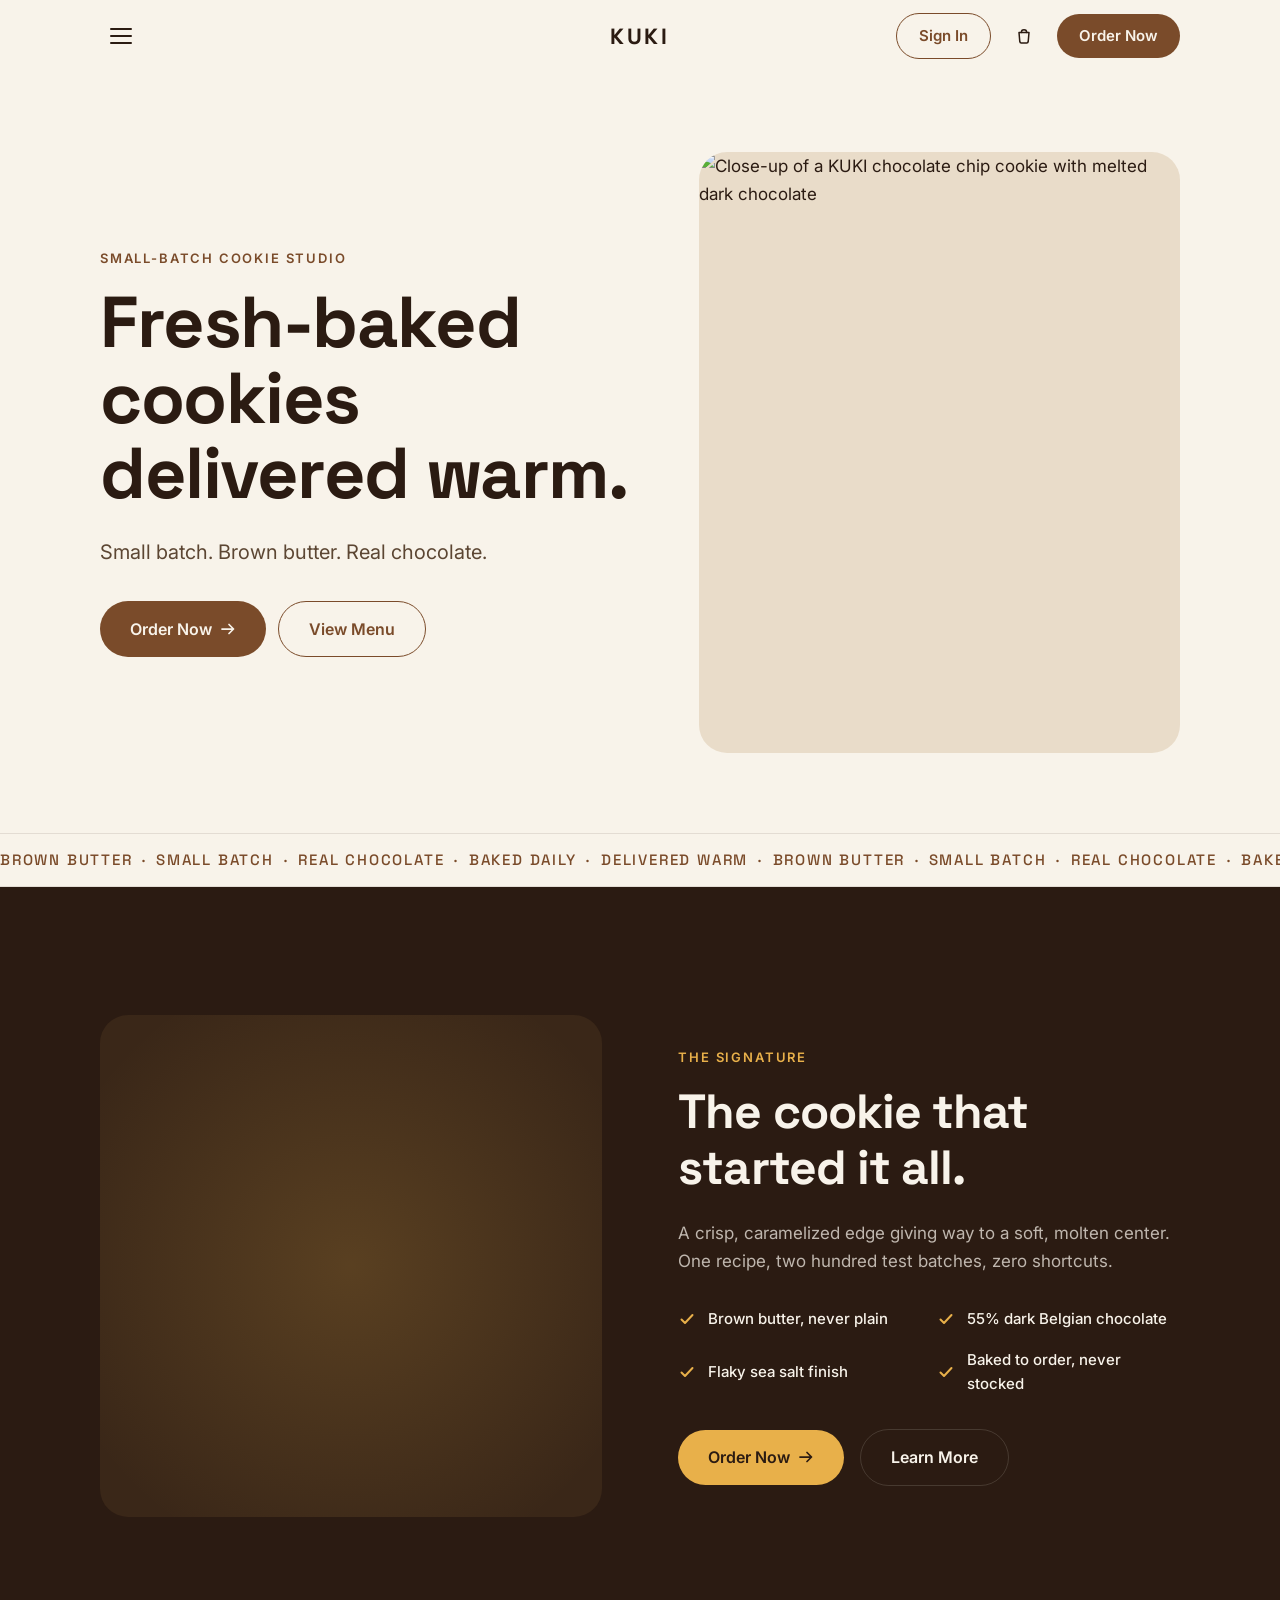
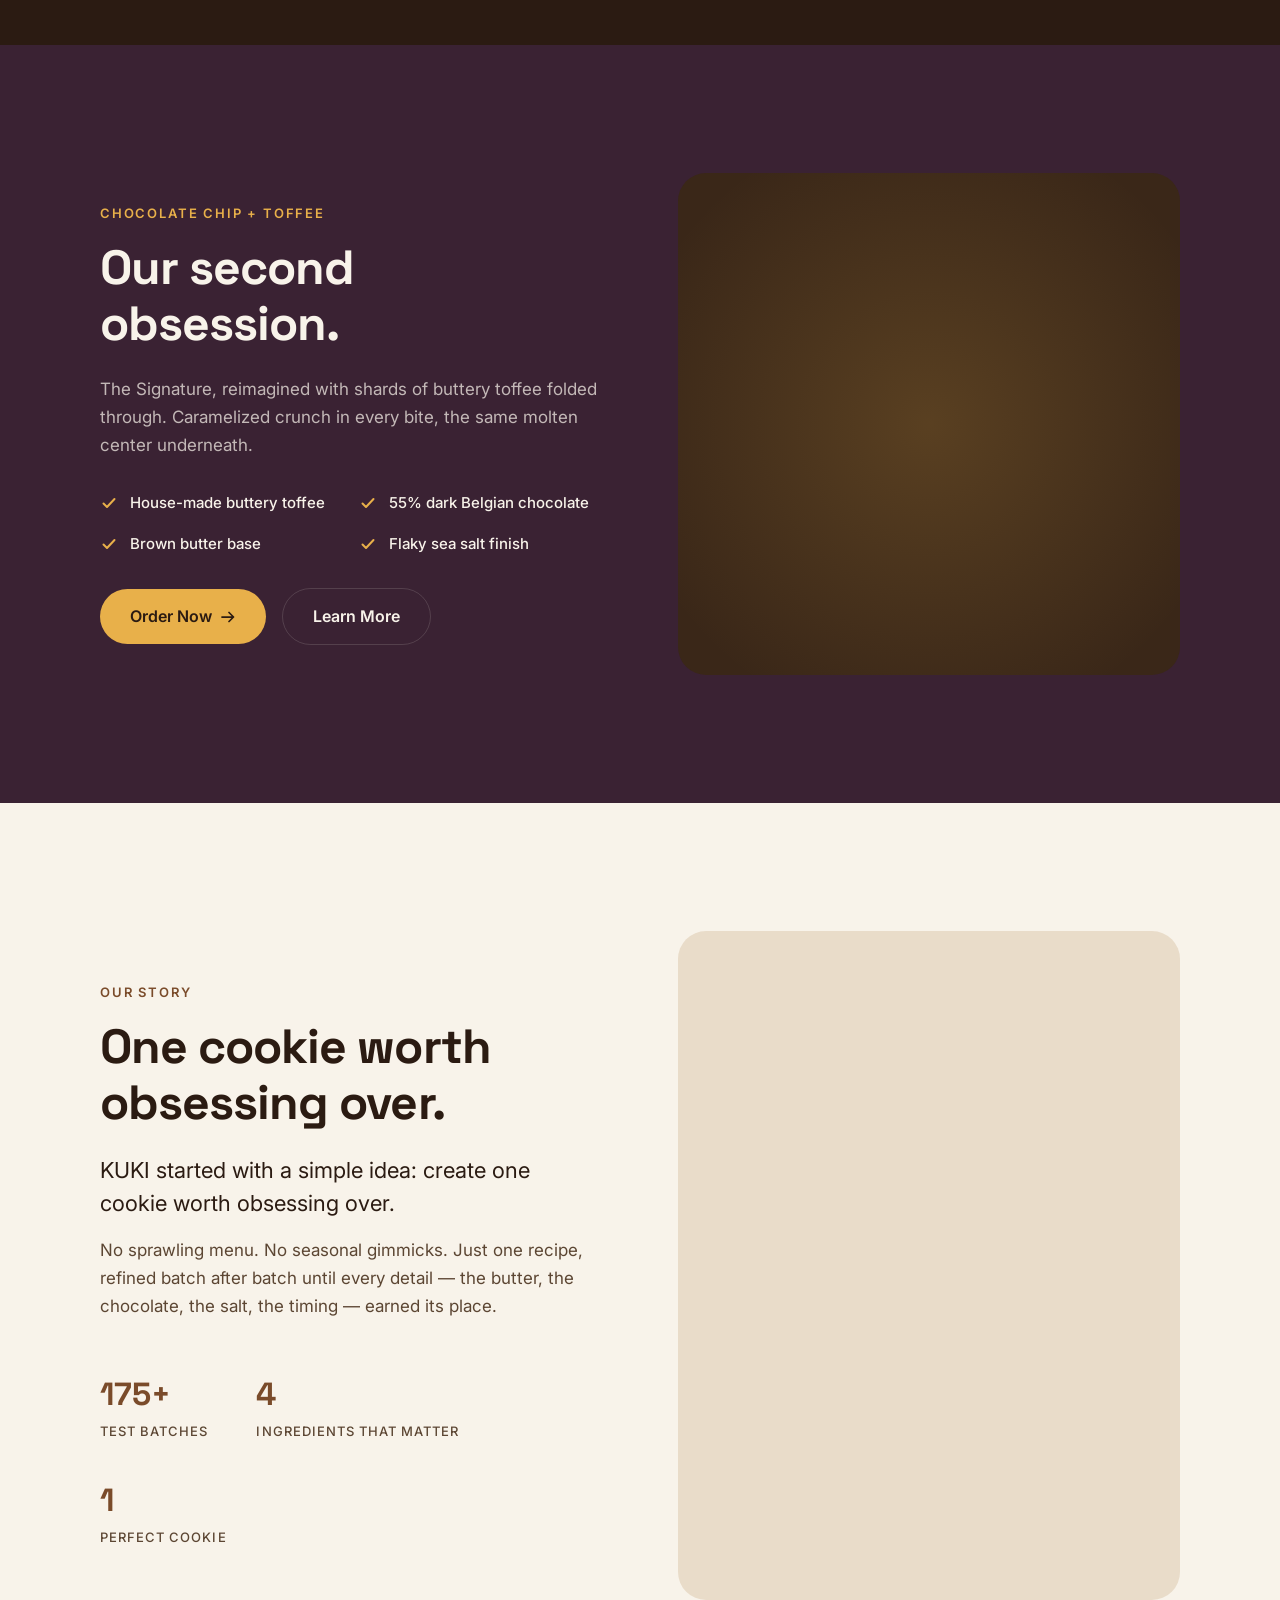
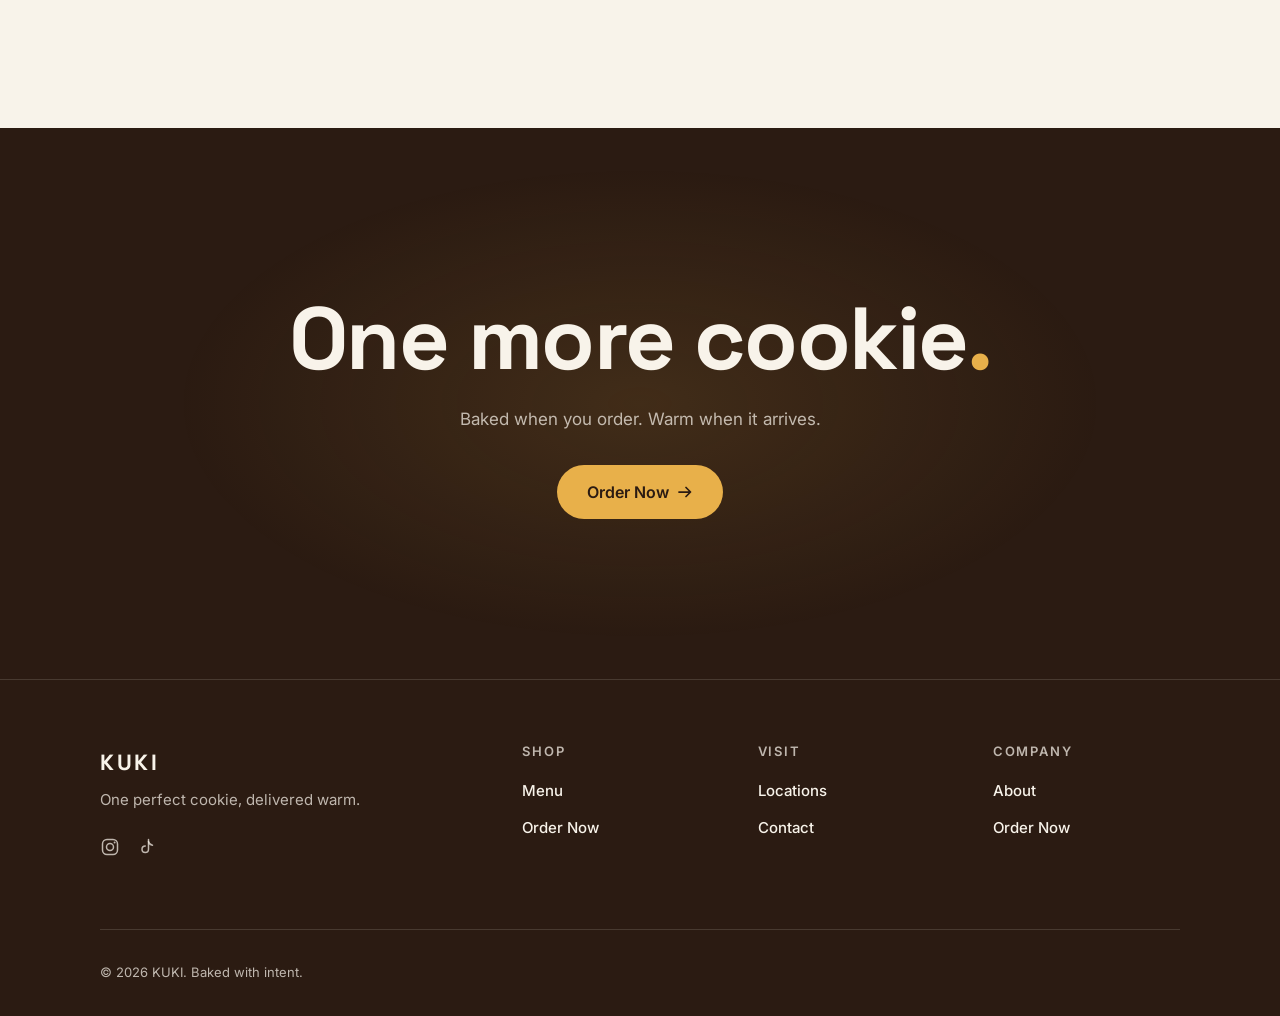
==== index.html @ 3ec76c67 "Initial site" ====
<!DOCTYPE html>
<html lang="en">
<head>
  <meta charset="utf-8">
  <meta name="viewport" content="width=device-width, initial-scale=1">
  <title>KUKI — Fresh-baked cookies delivered warm</title>
  <meta name="description" content="KUKI bakes one perfect chocolate chip cookie. Small batch, brown butter, real chocolate — baked to order and delivered warm.">
  <meta name="theme-color" content="#F8F3EA">

  <link rel="preconnect" href="https://fonts.googleapis.com">
  <link rel="preconnect" href="https://fonts.gstatic.com" crossorigin>
  <link rel="preconnect" href="https://images.unsplash.com">
  <link href="https://fonts.googleapis.com/css2?family=Space+Grotesk:wght@500;700&family=Inter:wght@400;500;600&display=swap" rel="stylesheet">

  <link rel="stylesheet" href="styles.css">
  <script src="cart.js" defer></script>
  <script src="cart-drawer.js" defer></script>
  <script src="nav-menu.js" defer></script>
  <script src="script.js" defer></script>
</head>
<body>
  <a class="skip-link" href="#main">Skip to content</a>

  <header class="nav" id="nav">
    <div class="container nav__inner">
      <button type="button" class="nav__menu-toggle" id="nav-menu-toggle"
              aria-label="Open menu" aria-haspopup="true" aria-expanded="false"
              aria-controls="nav-menu">
        <span class="nav__menu-icon" aria-hidden="true"></span>
      </button>

      <a class="nav__brand" href="#top" aria-label="KUKI — home">KUKI</a>

      <div class="nav__actions">
        <a class="btn btn--secondary btn--compact nav__signin" href="signin.html">
          Sign In
        </a>
        <a class="btn btn--primary btn--compact nav__cta" href="order.html" id="nav-cta">
          Order Now
        </a>
      </div>

      <nav class="nav__menu" id="nav-menu" aria-label="Primary" hidden>
        <a href="signin.html">Sign In</a>
        <hr class="nav__menu-divider">
        <a href="#signature">The Cookie</a>
        <a href="#story">Our Story</a>
      </nav>
    </div>
  </header>

  <main id="main">

    <!-- 1. Hero -->
    <section class="hero" id="top" aria-labelledby="hero-heading">
      <div class="container hero__grid">
        <div class="hero__copy">
          <p class="eyebrow hero__rise" style="--rise-delay: 0s">Small-batch cookie studio</p>
          <h1 class="hero__heading hero__rise" id="hero-heading" style="--rise-delay: .08s">Fresh-baked cookies delivered&nbsp;warm.</h1>
          <p class="hero__sub hero__rise" style="--rise-delay: .16s">Small batch. Brown butter. Real chocolate.</p>
          <div class="hero__actions hero__rise" style="--rise-delay: .24s">
            <a class="btn btn--primary" href="order.html">
              Order Now
              <svg class="btn__arrow" width="16" height="16" viewBox="0 0 16 16" fill="none" aria-hidden="true"><path d="M2 8h11M9 3.5 13.5 8 9 12.5" stroke="currentColor" stroke-width="1.75" stroke-linecap="round" stroke-linejoin="round"/></svg>
            </a>
            <a class="btn btn--secondary" href="order/menu.html">View Menu</a>
          </div>
        </div>
        <div class="img-frame hero__img">
          <img
            src="https://images.unsplash.com/photo-1499636136210-6f4ee915583e?auto=format&fit=crop&w=1200&q=80"
            srcset="https://images.unsplash.com/photo-1499636136210-6f4ee915583e?auto=format&fit=crop&w=750&q=80 750w,
                    https://images.unsplash.com/photo-1499636136210-6f4ee915583e?auto=format&fit=crop&w=1200&q=80 1200w,
                    https://images.unsplash.com/photo-1499636136210-6f4ee915583e?auto=format&fit=crop&w=1600&q=80 1600w"
            sizes="(min-width: 900px) 46vw, 92vw"
            data-fallback="https://images.unsplash.com/photo-1618923850107-d1a234d7a73a?auto=format&fit=crop&w=1200&q=80"
            alt="Close-up of a KUKI chocolate chip cookie with melted dark chocolate"
            width="1200" height="1500" fetchpriority="high" decoding="async">
        </div>
      </div>
    </section>

    <!-- Marquee strip -->
    <div class="marquee" aria-hidden="true">
      <div class="marquee__track">
        <span>Brown Butter&ensp;·&ensp;Small Batch&ensp;·&ensp;Real Chocolate&ensp;·&ensp;Baked Daily&ensp;·&ensp;Delivered Warm&ensp;·&ensp;</span><span>Brown Butter&ensp;·&ensp;Small Batch&ensp;·&ensp;Real Chocolate&ensp;·&ensp;Baked Daily&ensp;·&ensp;Delivered Warm&ensp;·&ensp;</span>
      </div>
    </div>

    <!-- 3. Signature Cookie -->
    <section class="section section--dark signature cookie" id="signature" aria-labelledby="signature-heading">
      <div class="container signature__grid">
        <div class="img-frame img-frame--dark signature__img" data-reveal>
          <img
            src="https://images.unsplash.com/photo-1558961363-fa8fdf82db35?auto=format&fit=crop&w=1000&q=80"
            data-fallback="https://images.unsplash.com/photo-1618923850107-d1a234d7a73a?auto=format&fit=crop&w=1000&q=80"
            alt="A stack of KUKI signature chocolate chip cookies"
            width="1000" height="1000" loading="lazy" decoding="async">
        </div>
        <div class="signature__copy" data-reveal style="--delay: .1s">
          <p class="eyebrow eyebrow--gold">The Signature</p>
          <h2 id="signature-heading">The cookie that started it all.</h2>
          <p class="signature__desc">A crisp, caramelized edge giving way to a soft, molten center. One recipe, two hundred test batches, zero shortcuts.</p>
          <ul class="checklist">
            <li>
              <svg width="18" height="18" viewBox="0 0 18 18" fill="none" aria-hidden="true"><path d="M3.5 9.5 7 13l7.5-8" stroke="currentColor" stroke-width="2" stroke-linecap="round" stroke-linejoin="round"/></svg>
              Brown butter, never plain
            </li>
            <li>
              <svg width="18" height="18" viewBox="0 0 18 18" fill="none" aria-hidden="true"><path d="M3.5 9.5 7 13l7.5-8" stroke="currentColor" stroke-width="2" stroke-linecap="round" stroke-linejoin="round"/></svg>
              55% dark Belgian chocolate
            </li>
            <li>
              <svg width="18" height="18" viewBox="0 0 18 18" fill="none" aria-hidden="true"><path d="M3.5 9.5 7 13l7.5-8" stroke="currentColor" stroke-width="2" stroke-linecap="round" stroke-linejoin="round"/></svg>
              Flaky sea salt finish
            </li>
            <li>
              <svg width="18" height="18" viewBox="0 0 18 18" fill="none" aria-hidden="true"><path d="M3.5 9.5 7 13l7.5-8" stroke="currentColor" stroke-width="2" stroke-linecap="round" stroke-linejoin="round"/></svg>
              Baked to order, never stocked
            </li>
          </ul>
          <div class="signature__actions">
            <a class="btn btn--gold" href="order.html">
              Order Now
              <svg class="btn__arrow" width="16" height="16" viewBox="0 0 16 16" fill="none" aria-hidden="true"><path d="M2 8h11M9 3.5 13.5 8 9 12.5" stroke="currentColor" stroke-width="1.75" stroke-linecap="round" stroke-linejoin="round"/></svg>
            </a>
            <a class="btn btn--ghost" href="order/menu.html#signature">Learn More</a>
          </div>
        </div>
      </div>
    </section>

    <!-- 3b. Chocolate Chip + Toffee Cookie -->
    <section class="section section--dark signature cookie" id="toffee" aria-labelledby="toffee-heading">
      <div class="container signature__grid signature__grid--reverse">
        <div class="img-frame img-frame--dark signature__img" data-reveal>
          <img
            src="https://images.unsplash.com/photo-1590080874088-eec64895b423?auto=format&fit=crop&w=1000&q=80"
            data-fallback="https://images.unsplash.com/photo-1618923850107-d1a234d7a73a?auto=format&fit=crop&w=1000&q=80"
            alt="A KUKI chocolate chip and toffee cookie, edges studded with toffee shards"
            width="1000" height="1000" loading="lazy" decoding="async">
        </div>
        <div class="signature__copy" data-reveal style="--delay: .1s">
          <p class="eyebrow eyebrow--gold">Chocolate Chip + Toffee</p>
          <h2 id="toffee-heading">Our second obsession.</h2>
          <p class="signature__desc">The Signature, reimagined with shards of buttery toffee folded through. Caramelized crunch in every bite, the same molten center underneath.</p>
          <ul class="checklist">
            <li>
              <svg width="18" height="18" viewBox="0 0 18 18" fill="none" aria-hidden="true"><path d="M3.5 9.5 7 13l7.5-8" stroke="currentColor" stroke-width="2" stroke-linecap="round" stroke-linejoin="round"/></svg>
              House-made buttery toffee
            </li>
            <li>
              <svg width="18" height="18" viewBox="0 0 18 18" fill="none" aria-hidden="true"><path d="M3.5 9.5 7 13l7.5-8" stroke="currentColor" stroke-width="2" stroke-linecap="round" stroke-linejoin="round"/></svg>
              55% dark Belgian chocolate
            </li>
            <li>
              <svg width="18" height="18" viewBox="0 0 18 18" fill="none" aria-hidden="true"><path d="M3.5 9.5 7 13l7.5-8" stroke="currentColor" stroke-width="2" stroke-linecap="round" stroke-linejoin="round"/></svg>
              Brown butter base
            </li>
            <li>
              <svg width="18" height="18" viewBox="0 0 18 18" fill="none" aria-hidden="true"><path d="M3.5 9.5 7 13l7.5-8" stroke="currentColor" stroke-width="2" stroke-linecap="round" stroke-linejoin="round"/></svg>
              Flaky sea salt finish
            </li>
          </ul>
          <div class="signature__actions">
            <a class="btn btn--gold" href="order.html">
              Order Now
              <svg class="btn__arrow" width="16" height="16" viewBox="0 0 16 16" fill="none" aria-hidden="true"><path d="M2 8h11M9 3.5 13.5 8 9 12.5" stroke="currentColor" stroke-width="1.75" stroke-linecap="round" stroke-linejoin="round"/></svg>
            </a>
            <a class="btn btn--ghost" href="order/menu.html#toffee">Learn More</a>
          </div>
        </div>
      </div>
    </section>

    <!-- 6. Brand Story -->
    <section class="section story" id="story" aria-labelledby="story-heading">
      <div class="container story__grid">
        <div class="story__copy" data-reveal>
          <p class="eyebrow">Our Story</p>
          <h2 id="story-heading">One cookie worth obsessing over.</h2>
          <p class="story__lede">KUKI started with a simple idea: create one cookie worth obsessing over.</p>
          <p>No sprawling menu. No seasonal gimmicks. Just one recipe, refined batch after batch until every detail — the butter, the chocolate, the salt, the timing — earned its place.</p>
          <dl class="stats">
            <div class="stat">
              <dt class="stat__num" data-count="200" data-suffix="+">200+</dt>
              <dd>test batches</dd>
            </div>
            <div class="stat">
              <dt class="stat__num" data-count="4">4</dt>
              <dd>ingredients that matter</dd>
            </div>
            <div class="stat">
              <dt class="stat__num" data-count="1">1</dt>
              <dd>perfect cookie</dd>
            </div>
          </dl>
        </div>
        <div class="img-frame story__img" data-reveal style="--delay: .1s">
          <img
            src="https://images.unsplash.com/photo-1511381939415-e44015466834?auto=format&fit=crop&w=900&q=80"
            data-fallback="https://images.unsplash.com/photo-1618923850107-d1a234d7a73a?auto=format&fit=crop&w=900&q=80"
            alt="Hand-chopped dark Belgian chocolate chunks, the heart of every KUKI cookie"
            width="900" height="1200" loading="lazy" decoding="async">
        </div>
      </div>
    </section>

    <!-- 7. Final CTA -->
    <section class="section section--dark final-cta" aria-labelledby="cta-heading">
      <div class="container final-cta__inner" data-reveal>
        <h2 id="cta-heading">One more cookie<span class="final-cta__dot">.</span></h2>
        <p>Baked when you order. Warm when it arrives.</p>
        <a class="btn btn--gold" href="order.html">
          Order Now
          <svg class="btn__arrow" width="16" height="16" viewBox="0 0 16 16" fill="none" aria-hidden="true"><path d="M2 8h11M9 3.5 13.5 8 9 12.5" stroke="currentColor" stroke-width="1.75" stroke-linecap="round" stroke-linejoin="round"/></svg>
        </a>
      </div>
    </section>

  </main>

  <footer class="footer">
    <div class="container">
      <div class="footer__grid">
        <div class="footer__brand">
          <p class="footer__wordmark">KUKI</p>
          <p class="footer__tag">One perfect cookie, delivered warm.</p>
          <div class="footer__social">
            <a href="#" aria-label="KUKI on Instagram">
              <svg width="20" height="20" viewBox="0 0 20 20" fill="none" aria-hidden="true"><rect x="2.5" y="2.5" width="15" height="15" rx="4.5" stroke="currentColor" stroke-width="1.5"/><circle cx="10" cy="10" r="3.5" stroke="currentColor" stroke-width="1.5"/><circle cx="14.6" cy="5.4" r="1" fill="currentColor"/></svg>
            </a>
            <a href="#" aria-label="KUKI on TikTok">
              <svg width="20" height="20" viewBox="0 0 20 20" fill="none" aria-hidden="true"><path d="M12.5 2.5v9.75a3.25 3.25 0 1 1-3.25-3.25" stroke="currentColor" stroke-width="1.5" stroke-linecap="round"/><path d="M12.5 4.5c.5 2 2 3.5 4 3.75" stroke="currentColor" stroke-width="1.5" stroke-linecap="round"/></svg>
            </a>
          </div>
        </div>
        <nav class="footer__col" aria-label="Shop">
          <h3>Shop</h3>
          <a href="order/menu.html">Menu</a>
          <a href="order.html">Order Now</a>
        </nav>
        <nav class="footer__col" aria-label="Visit">
          <h3>Visit</h3>
          <a href="#">Locations</a>
          <a href="#">Contact</a>
        </nav>
        <nav class="footer__col" aria-label="Company">
          <h3>Company</h3>
          <a href="#story">About</a>
          <a href="order.html">Order Now</a>
        </nav>
      </div>
      <div class="footer__bottom">
        <p>© 2026 KUKI. Baked with intent.</p>
      </div>
    </div>
  </footer>

  <!-- Visually verified on-brand Unsplash IDs: photo-1499636136210-6f4ee915583e (molten cookie close-up),
       photo-1558961363-fa8fdf82db35 (cookie basket, dark), photo-1511381939415-e44015466834 (chopped chocolate),
       photo-1618923850107-d1a234d7a73a (chocolate drizzle over cookie stack),
       photo-1590080874088-eec64895b423 (chocolate cookies, teal plate) -->
</body>
</html>
---- styles.css ----
/* ============================================================
   KUKI — design tokens
   ============================================================ */
:root {
  /* Palette */
  --brown: #7A4B2A;
  --brown-deep: #61391E;
  --cream: #F8F3EA;
  --dark: #2B1B12;
  --gold: #E8B04A;
  --gold-bright: #F0BC5E;
  --white: #FFFFFF;
  --ink: #2B1B12;
  --ink-soft: #5C4633;
  --cream-soft: rgba(248, 243, 234, 0.72);
  --line-dark: rgba(43, 27, 18, 0.10);
  --line-light: rgba(248, 243, 234, 0.14);
  --frame-tan: #E9DCC9;

  /* Spacing */
  --s-1: .25rem; --s-2: .5rem; --s-3: .75rem; --s-4: 1rem;
  --s-6: 1.5rem; --s-8: 2rem; --s-12: 3rem; --s-16: 4rem; --s-24: 6rem;
  --section-pad: clamp(4.5rem, 10vw, 8rem);

  /* Radius */
  --r-sm: 10px; --r-md: 18px; --r-lg: 28px; --r-pill: 999px;

  /* Shadows (warm-tinted) */
  --shadow-sm: 0 2px 8px rgba(43, 27, 18, 0.06);
  --shadow-md: 0 8px 30px rgba(43, 27, 18, 0.10);
  --shadow-lift: 0 14px 40px rgba(122, 75, 42, 0.22);

  /* Type */
  --font-display: "Space Grotesk", system-ui, sans-serif;
  --font-body: "Inter", system-ui, sans-serif;

  /* Motion */
  --ease-out: cubic-bezier(0.22, 1, 0.36, 1);
  --dur: 0.7s;
}

/* ============================================================
   Reset & base
   ============================================================ */
*, *::before, *::after { box-sizing: border-box; }

* { margin: 0; }

html {
  scroll-padding-top: 88px;
}

body {
  font-family: var(--font-body);
  font-size: 1.0625rem;
  line-height: 1.65;
  color: var(--ink);
  background: var(--cream);
  -webkit-font-smoothing: antialiased;
}

img {
  display: block;
  max-width: 100%;
  height: auto;
}

h1, h2, h3 {
  font-family: var(--font-display);
  font-weight: 700;
  line-height: 1.15;
  letter-spacing: -0.02em;
  text-wrap: balance;
}

h2 { font-size: clamp(2rem, 4.5vw, 3rem); }
h3 { font-size: 1.25rem; letter-spacing: -0.01em; }

p { max-width: 60ch; }

a { color: inherit; }

button {
  font: inherit;
  cursor: pointer;
  border: none;
  background: none;
  color: inherit;
}

:focus-visible {
  outline: 2px solid var(--brown);
  outline-offset: 3px;
  border-radius: 2px;
}

.section--dark :focus-visible,
.footer :focus-visible {
  outline-color: var(--gold);
}

.visually-hidden {
  position: absolute;
  width: 1px; height: 1px;
  margin: -1px; padding: 0;
  overflow: hidden;
  clip: rect(0 0 0 0);
  white-space: nowrap;
  border: 0;
}

.skip-link {
  position: absolute;
  top: -100%;
  left: 1rem;
  z-index: 200;
  padding: .75rem 1.25rem;
  background: var(--dark);
  color: var(--cream);
  border-radius: 0 0 var(--r-sm) var(--r-sm);
  text-decoration: none;
  font-weight: 600;
}
.skip-link:focus { top: 0; }

/* ============================================================
   Primitives
   ============================================================ */
.container {
  max-width: 1160px;
  margin-inline: auto;
  padding-inline: clamp(1.25rem, 5vw, 2.5rem);
}

.section {
  padding-block: var(--section-pad);
  background: var(--cream);
}

.section--dark {
  background: var(--dark);
  color: var(--cream);
}

.section--dark p { color: var(--cream-soft); }

.section__head {
  text-align: center;
  margin-bottom: clamp(2.5rem, 6vw, 4rem);
}
.section__head p { margin-inline: auto; }
.section__head--left {
  text-align: left;
}
.section__head--left p { margin-inline: 0; }

.eyebrow {
  font-size: 0.8125rem;
  font-weight: 600;
  text-transform: uppercase;
  letter-spacing: 0.14em;
  color: var(--brown);
  margin-bottom: var(--s-4);
}

.eyebrow--gold,
.section--dark .eyebrow--gold { color: var(--gold); }

/* Image frames — tan fallback bg keeps layout clean if a photo fails */
.img-frame {
  background: var(--frame-tan);
  border-radius: var(--r-lg);
  overflow: hidden;
}

.img-frame img {
  width: 100%;
  height: 100%;
  object-fit: cover;
  transition: transform var(--dur) var(--ease-out);
}

.img-frame:hover img { transform: scale(1.045); }

/* ============================================================
   Buttons
   ============================================================ */
.btn {
  display: inline-flex;
  align-items: center;
  justify-content: center;
  gap: .5rem;
  padding: .875rem 1.875rem;
  border-radius: var(--r-pill);
  font-weight: 600;
  font-size: 1rem;
  text-decoration: none;
  transition: transform .2s ease, box-shadow .2s ease, background-color .2s ease, color .2s ease;
}

.btn:hover { transform: translateY(-2px); box-shadow: var(--shadow-lift); }
.btn:active { transform: translateY(0) scale(0.98); box-shadow: none; }

.btn__arrow { transition: transform .2s ease; }
.btn:hover .btn__arrow { transform: translateX(3px); }

.btn--primary {
  background: var(--brown);
  color: var(--cream);
}
.btn--primary:hover { background: var(--brown-deep); }

.btn--secondary {
  border: 1.5px solid var(--brown);
  color: var(--brown);
  background: transparent;
}
.btn--secondary:hover { background: rgba(122, 75, 42, 0.08); box-shadow: none; }

.btn--gold {
  background: var(--gold);
  color: var(--dark);
}
.btn--gold:hover { background: var(--gold-bright); }

.btn--compact { padding: .625rem 1.375rem; font-size: .9375rem; }

/* Ghost — bordered secondary for dark backgrounds (cream on dark) */
.btn--ghost {
  border: 1.5px solid var(--line-light);
  color: var(--cream);
  background: transparent;
}
.btn--ghost:hover { background: rgba(248, 243, 234, 0.10); box-shadow: none; }

/* ============================================================
   Nav
   ============================================================ */
.nav {
  position: fixed;
  inset: 0 0 auto;
  z-index: 100;
  height: 72px;
  transition: background-color .3s ease, box-shadow .3s ease, backdrop-filter .3s ease;
}

.nav--scrolled {
  background: rgba(248, 243, 234, 0.82);
  -webkit-backdrop-filter: blur(14px);
  backdrop-filter: blur(14px);
  box-shadow: var(--shadow-sm);
}

.nav__inner {
  height: 72px;
  display: grid;
  grid-template-columns: 1fr auto 1fr;
  align-items: center;
  gap: var(--s-3);
  position: relative;
}

.nav__brand {
  justify-self: center;
  font-family: var(--font-display);
  font-weight: 700;
  font-size: 1.375rem;
  letter-spacing: 0.12em;
  text-decoration: none;
  color: var(--ink);
}

/* ---- Hamburger toggle ---- */
.nav__menu-toggle {
  justify-self: start;
  display: inline-grid;
  place-items: center;
  width: 42px;
  height: 42px;
  padding: 0;
  border: none;
  background: transparent;
  color: var(--ink);
  border-radius: 50%;
  cursor: pointer;
  transition: background-color .2s ease, color .2s ease;
}
.nav__menu-toggle:hover { background: rgba(122, 75, 42, 0.1); color: var(--brown); }

.nav__menu-icon,
.nav__menu-icon::before,
.nav__menu-icon::after {
  content: "";
  display: block;
  width: 22px;
  height: 2px;
  border-radius: 2px;
  background: currentColor;
  transition: transform .25s var(--ease-out), opacity .2s ease;
}
.nav__menu-icon { position: relative; }
.nav__menu-icon::before,
.nav__menu-icon::after { position: absolute; left: 0; }
.nav__menu-icon::before { top: -7px; }
.nav__menu-icon::after  { top: 7px; }

.nav__menu-toggle[aria-expanded="true"] .nav__menu-icon { background: transparent; }
.nav__menu-toggle[aria-expanded="true"] .nav__menu-icon::before { transform: translateY(7px) rotate(45deg); }
.nav__menu-toggle[aria-expanded="true"] .nav__menu-icon::after  { transform: translateY(-7px) rotate(-45deg); }

/* ---- Right-side actions (cart + Order Now) ---- */
.nav__actions {
  justify-self: end;
  display: flex;
  align-items: center;
  gap: var(--s-3);
}

/* The nav grid is symmetric (1fr auto 1fr), so the actions column is too narrow
   below desktop to hold the Sign In pill alongside the cart + Order Now without
   wrapping. Sign In is always reachable in the hamburger menu, so only show the
   navbar button at the desktop breakpoint where it fits cleanly. */
.nav__signin { display: none; }
@media (min-width: 900px) {
  .nav__signin { display: inline-flex; }
}

/* ---- Hamburger left-side drawer ---- */
.nav__menu-backdrop {
  position: fixed;
  inset: 0;
  z-index: 140;
  background: rgba(43, 27, 18, 0.45);
  opacity: 0;
  pointer-events: none;
  transition: opacity .28s ease;
}
.nav__menu-backdrop.is-open { opacity: 1; pointer-events: auto; }
.nav__menu-backdrop[hidden] { display: none; }

.nav__menu {
  position: fixed;
  top: 0;
  left: 0;
  bottom: 0;
  width: min(420px, 86vw);
  z-index: 150;                 /* above nav (100), below cart-drawer (200) */
  display: flex;
  flex-direction: column;
  gap: var(--s-4);
  padding: calc(72px + var(--s-12)) var(--s-6) var(--s-8);  /* clear the bar + breathing room */
  background: var(--cream);
  box-shadow: 12px 0 40px rgba(43, 27, 18, 0.22);
  transform: translateX(-100%);
  transition: transform .28s var(--ease-out);
  overflow-y: auto;
}
.nav__menu[hidden] { display: none; }
.nav__menu.is-open { transform: translateX(0); }

.nav__menu__close {
  position: absolute;
  top: 15px;
  left: var(--s-4);
  display: inline-grid;
  place-items: center;
  width: 42px;
  height: 42px;
  border: none;
  background: transparent;
  color: var(--ink);
  border-radius: 50%;
  cursor: pointer;
  transition: background-color .2s ease, color .2s ease;
}
.nav__menu__close:hover { background: rgba(122, 75, 42, 0.1); color: var(--brown); }

.nav__menu a {
  display: block;
  padding: var(--s-4) 0;
  font-family: var(--font-display);
  font-size: clamp(1.75rem, 6vw, 2.5rem);
  font-weight: 700;
  line-height: 1.15;
  letter-spacing: 0.01em;
  text-decoration: none;
  color: var(--ink);
  transition: color .18s ease;
}
.nav__menu a:hover,
.nav__menu a:focus-visible { color: var(--brown); }

body.nav-menu-open { overflow: hidden; }

.nav__cta { position: relative; }

.cart-badge {
  position: absolute;
  top: -6px;
  right: -6px;
  min-width: 20px;
  height: 20px;
  padding-inline: 5px;
  display: inline-flex;
  align-items: center;
  justify-content: center;
  background: var(--gold);
  color: var(--dark);
  font-family: var(--font-display);
  font-weight: 700;
  font-size: .75rem;
  border-radius: var(--r-pill);
}

.cart-badge[hidden] { display: none; }

.cart-badge.pop { animation: pop .35s var(--ease-out); }

@keyframes pop {
  0% { transform: scale(1); }
  50% { transform: scale(1.3); }
  100% { transform: scale(1); }
}

/* ============================================================
   1. Hero
   ============================================================ */
.hero {
  background: var(--cream);
  padding-top: calc(72px + clamp(2.5rem, 7vw, 5rem));
  padding-bottom: clamp(3rem, 7vw, 5rem);
}

.hero__grid {
  display: grid;
  gap: clamp(2.5rem, 6vw, 4.5rem);
  align-items: center;
}

.hero__heading {
  font-size: clamp(2.625rem, 6.5vw, 4.5rem);
  line-height: 1.05;
  margin-bottom: var(--s-6);
}

.hero__sub {
  font-size: 1.25rem;
  color: var(--ink-soft);
  margin-bottom: var(--s-8);
}

.hero__actions {
  display: flex;
  flex-direction: column;
  gap: var(--s-3);
}

.hero__actions .btn { width: 100%; }

.hero__img { aspect-ratio: 4 / 3; }

/* ============================================================
   Marquee
   ============================================================ */
.marquee {
  background: var(--cream);
  border-block: 1px solid var(--line-dark);
  overflow: hidden;
  padding-block: .875rem;
}

.marquee__track {
  display: flex;
  width: max-content;
  white-space: nowrap;
  font-family: var(--font-display);
  font-weight: 500;
  font-size: .9375rem;
  text-transform: uppercase;
  letter-spacing: 0.12em;
  color: var(--brown);
}

/* ============================================================
   2. Why KUKI
   ============================================================ */
.pillars {
  display: grid;
  gap: var(--s-6);
}

.pillar {
  background: var(--white);
  border-radius: var(--r-md);
  padding: 2.5rem 2rem;
  box-shadow: var(--shadow-sm);
  transition: transform .3s var(--ease-out), box-shadow .3s var(--ease-out);
}

.pillar:hover {
  transform: translateY(-4px);
  box-shadow: var(--shadow-md);
}

.pillar__icon {
  width: 56px;
  height: 56px;
  display: grid;
  place-items: center;
  background: rgba(232, 176, 74, 0.16);
  border-radius: var(--r-sm);
  color: var(--brown);
  margin-bottom: var(--s-6);
}

.pillar h3 { margin-bottom: var(--s-3); }
.pillar p { color: var(--ink-soft); font-size: .9375rem; }

/* ============================================================
   3. Signature Cookie
   ============================================================ */
/* Each cookie section gets its own deep tone (assigned per-index in
   script.js) so a growing menu stays playful — no two adjacent cookies
   share a colour. Falls back to the base dark if JS is off. */
.cookie { background: var(--cookie-bg, var(--dark)); }

.signature__grid {
  display: grid;
  gap: clamp(2.5rem, 6vw, 5rem);
  align-items: center;
}

.signature__img {
  position: relative;
  aspect-ratio: 1 / 1;
  background: #3A2718;
}

.signature__img::before {
  content: "";
  position: absolute;
  inset: -12%;
  background: radial-gradient(closest-side, rgba(232, 176, 74, 0.18), transparent);
  pointer-events: none;
  z-index: 1;
}

.signature__copy h2 { margin-bottom: var(--s-6); }

.signature__desc { margin-bottom: var(--s-8); }

.checklist {
  list-style: none;
  padding: 0;
  display: grid;
  gap: var(--s-4);
  margin-bottom: var(--s-8);
}

.checklist li {
  display: flex;
  align-items: center;
  gap: .75rem;
  font-weight: 500;
  font-size: .9375rem;
}

.checklist svg { color: var(--gold); flex-shrink: 0; }

.signature__buy {
  display: flex;
  flex-wrap: wrap;
  align-items: center;
  gap: var(--s-6);
}

/* Marketing CTA row that replaces the inline buy controls on the home page */
.signature__actions {
  display: flex;
  flex-wrap: wrap;
  align-items: center;
  gap: var(--s-4);
}

/* Pack-size selector — segmented gold pills, sits on its own row */
.pack {
  flex-basis: 100%;
  border: 0;
  margin: 0;
  padding: 0;
}

.pack__options {
  display: inline-flex;
  gap: var(--s-1);
  padding: var(--s-1);
  border-radius: var(--r-pill);
  background: rgba(248, 243, 234, 0.08);
  border: 1px solid var(--line-light);
}

.pack__opt {
  position: relative;
  margin: 0;
}

/* Hide the native radio but keep it focusable + in the arrow-key flow */
.pack__opt input {
  position: absolute;
  inset: 0;
  margin: 0;
  opacity: 0;
  cursor: pointer;
}

.pack__label {
  display: inline-flex;
  align-items: center;
  justify-content: center;
  min-width: 3.25rem;
  padding: .5rem .9rem;
  border-radius: var(--r-pill);
  font-weight: 600;
  font-size: .9375rem;
  color: var(--cream-soft);
  transition: background-color .2s ease, color .2s ease;
}

.pack__opt:hover .pack__label { color: var(--cream); }

.pack__opt input:checked + .pack__label {
  background: var(--gold);
  color: var(--dark);
}

.pack__opt input:focus-visible + .pack__label {
  outline: 2px solid var(--gold);
  outline-offset: 2px;
}

.signature__copy .signature__price {
  font-family: var(--font-display);
  font-weight: 500;
  font-size: 1.375rem;
  color: var(--gold);
}

.signature__copy .signature__price span {
  font-size: 1rem;
  color: var(--cream-soft);
}

/* Add to Cart label swap (no layout shift) */
.btn--add { min-width: 180px; position: relative; }
.btn--add .btn__added {
  position: absolute;
  inset: 0;
  display: none;
  align-items: center;
  justify-content: center;
  gap: .5rem;
}
.btn--add.is-added .btn__label { visibility: hidden; }
.btn--add.is-added .btn__added { display: inline-flex; }

/* ============================================================
   4. How It Works
   ============================================================ */
.steps {
  list-style: none;
  padding: 0;
  display: grid;
  gap: var(--s-12);
  position: relative;
}

.step { position: relative; padding-left: 4.75rem; }

/* mobile rail */
.step::before {
  content: "";
  position: absolute;
  left: 27px;
  top: 56px;
  bottom: calc(-1 * var(--s-12));
  width: 2px;
  background: var(--line-dark);
}
.step:last-child::before { display: none; }

.step__num {
  position: absolute;
  left: 0;
  top: 0;
  width: 56px;
  height: 56px;
  display: grid;
  place-items: center;
  background: var(--white);
  border: 1px solid var(--line-dark);
  border-radius: 50%;
  font-family: var(--font-display);
  font-weight: 500;
  font-size: 1.0625rem;
  color: var(--brown);
}

.step h3 { font-size: 1.125rem; margin-bottom: var(--s-2); padding-top: .35rem; }
.step p { color: var(--ink-soft); font-size: .9375rem; }

/* ============================================================
   5. Reviews
   ============================================================ */
.reviews {
  display: flex;
  gap: var(--s-6);
  overflow-x: auto;
  scroll-snap-type: x mandatory;
  scrollbar-width: none;
  margin-inline: calc(-1 * clamp(1.25rem, 5vw, 2.5rem));
  padding-inline: clamp(1.25rem, 5vw, 2.5rem);
  padding-bottom: var(--s-2);
}

.reviews::-webkit-scrollbar { display: none; }

.review {
  flex: 0 0 84%;
  scroll-snap-align: start;
  background: rgba(248, 243, 234, 0.05);
  border: 1px solid var(--line-light);
  border-radius: var(--r-md);
  padding: 2rem;
  transition: transform .3s var(--ease-out), border-color .3s ease;
}

.review:hover {
  transform: translateY(-4px);
  border-color: rgba(248, 243, 234, 0.28);
}

.review__stars {
  display: flex;
  gap: .25rem;
  margin-bottom: var(--s-6);
}

.review__stars svg { fill: var(--gold); }

.review blockquote {
  font-size: 1.0625rem;
  color: var(--cream);
  margin-bottom: var(--s-8);
}

.review__meta {
  display: flex;
  align-items: center;
  gap: .875rem;
}

.review__avatar {
  width: 40px;
  height: 40px;
  flex-shrink: 0;
  display: grid;
  place-items: center;
  background: rgba(232, 176, 74, 0.18);
  border-radius: 50%;
  font-family: var(--font-display);
  font-weight: 500;
  font-size: .875rem;
  color: var(--gold);
}

.review__who {
  display: flex;
  flex-direction: column;
  line-height: 1.4;
}

.review__who strong { font-weight: 600; font-size: .9375rem; }
.review__who span { font-size: .8125rem; color: var(--cream-soft); }

/* ============================================================
   6. Brand Story
   ============================================================ */
.story__grid {
  display: grid;
  gap: clamp(2.5rem, 6vw, 5rem);
  align-items: center;
}

.story__copy h2 { margin-bottom: var(--s-6); }

.story__lede {
  font-size: 1.375rem;
  line-height: 1.5;
  margin-bottom: var(--s-4);
}

.story__copy > p:not(.eyebrow):not(.story__lede) { color: var(--ink-soft); }

.story__img { aspect-ratio: 3 / 4; }

.stats {
  display: flex;
  flex-wrap: wrap;
  gap: var(--s-8) var(--s-12);
  margin-top: var(--s-12);
}

.stat__num {
  font-family: var(--font-display);
  font-weight: 700;
  font-size: 2rem;
  color: var(--brown);
}

.stat dd {
  font-size: .8125rem;
  font-weight: 500;
  text-transform: uppercase;
  letter-spacing: 0.08em;
  color: var(--ink-soft);
  margin: 0;
}

/* ============================================================
   7. Final CTA
   ============================================================ */
.final-cta__inner {
  position: relative;
  text-align: center;
  padding-block: var(--s-8);
}

.final-cta__inner::before {
  content: "";
  position: absolute;
  inset: -30% 10%;
  background: radial-gradient(closest-side, var(--gold), transparent);
  opacity: 0.12;
  pointer-events: none;
}

.final-cta h2 {
  position: relative;
  font-size: clamp(2.75rem, 8vw, 5.5rem);
  margin-bottom: var(--s-4);
}

.final-cta__dot { color: var(--gold); }

.final-cta p {
  position: relative;
  margin-inline: auto;
  margin-bottom: var(--s-8);
}

.final-cta .btn { position: relative; }

/* ============================================================
   Footer
   ============================================================ */
.footer {
  background: var(--dark);
  color: var(--cream);
  border-top: 1px solid var(--line-light);
  padding-block: var(--s-16) var(--s-8);
}

.footer__grid {
  display: grid;
  grid-template-columns: 1fr 1fr;
  gap: var(--s-12) var(--s-8);
}

.footer__brand { grid-column: 1 / -1; }

.footer__wordmark {
  font-family: var(--font-display);
  font-weight: 700;
  font-size: 1.375rem;
  letter-spacing: 0.12em;
}

.footer__tag {
  color: var(--cream-soft);
  font-size: .9375rem;
  margin-top: var(--s-2);
}

.footer__social {
  display: flex;
  gap: var(--s-4);
  margin-top: var(--s-6);
}

.footer__social a {
  color: var(--cream-soft);
  transition: color .2s ease, transform .2s ease;
}

.footer__social a:hover { color: var(--gold); transform: translateY(-2px); }

.footer__col { display: flex; flex-direction: column; gap: var(--s-3); }

.footer__col h3 {
  font-family: var(--font-body);
  font-size: .8125rem;
  font-weight: 600;
  text-transform: uppercase;
  letter-spacing: 0.14em;
  color: var(--cream-soft);
  margin-bottom: var(--s-2);
}

.footer__col a {
  text-decoration: none;
  font-size: .9375rem;
  font-weight: 500;
  color: var(--cream);
  width: fit-content;
  transition: color .2s ease;
}

.footer__col a:hover { color: var(--gold); }

.footer__bottom {
  margin-top: var(--s-16);
  padding-top: var(--s-8);
  border-top: 1px solid var(--line-light);
}

.footer__bottom p {
  font-size: .8125rem;
  color: var(--cream-soft);
}

/* ============================================================
   Desktop (single breakpoint strategy)
   ============================================================ */
@media (min-width: 900px) {
  .hero__grid { grid-template-columns: 1.05fr 1fr; }
  .hero__img { aspect-ratio: 4 / 5; }
  .hero__actions { flex-direction: row; }
  .hero__actions .btn { width: auto; }

  .pillars { grid-template-columns: repeat(3, 1fr); gap: var(--s-8); }

  .signature__grid { grid-template-columns: 1fr 1fr; }
  /* Second cookie mirrors the layout: image moves to the right column.
     DOM keeps image-first so it still stacks on top on mobile. */
  .signature__grid--reverse .signature__img { order: 2; }
  .checklist { grid-template-columns: 1fr 1fr; }

  /* steps: horizontal with dashed connector */
  .steps {
    grid-template-columns: repeat(3, 1fr);
    gap: var(--s-8);
  }
  .steps::before {
    content: "";
    position: absolute;
    top: 28px;
    left: 12%;
    right: 12%;
    border-top: 1px dashed rgba(43, 27, 18, 0.22);
  }
  .step { padding-left: 0; padding-top: 4.75rem; }
  .step::before { display: none; }
  .step__num { left: 0; top: 0; position: absolute; }
  .step h3 { padding-top: 0; }

  .reviews {
    display: grid;
    grid-template-columns: repeat(3, 1fr);
    overflow: visible;
    margin-inline: 0;
    padding-inline: 0;
  }

  .story__grid { grid-template-columns: 1fr 1fr; }

  .footer__grid { grid-template-columns: 2fr 1fr 1fr 1fr; gap: var(--s-12); }
  .footer__brand { grid-column: auto; }
}

/* ============================================================
   Motion (all hidden states live here so reduced-motion users
   and no-JS visitors get a fully visible, static page)
   ============================================================ */
@media (prefers-reduced-motion: no-preference) {
  html { scroll-behavior: smooth; }

  /* Hero entrance */
  .hero__rise {
    opacity: 0;
    animation: riseIn .8s var(--ease-out) forwards;
    animation-delay: var(--rise-delay, 0s);
  }

  @keyframes riseIn {
    from { opacity: 0; transform: translateY(24px); }
    to { opacity: 1; transform: translateY(0); }
  }

  .hero__img {
    opacity: 0;
    animation: heroImgIn 1.1s var(--ease-out) .15s forwards;
  }

  @keyframes heroImgIn {
    from { opacity: 0; transform: scale(1.04); }
    to { opacity: 1; transform: scale(1); }
  }

  /* Scroll reveal — only when JS is running (html.js) */
  .js [data-reveal] {
    opacity: 0;
    transform: translateY(28px);
    transition: opacity var(--dur) var(--ease-out), transform var(--dur) var(--ease-out);
    transition-delay: var(--delay, 0s);
  }

  .js [data-reveal].is-visible {
    opacity: 1;
    transform: translateY(0);
  }

  /* Marquee */
  .marquee__track {
    animation: marquee 28s linear infinite;
  }

  @keyframes marquee {
    from { transform: translateX(0); }
    to { transform: translateX(-50%); }
  }
}

/* ============================================================
   Cart + Checkout
   (shared cart drawer, the checkout page, and confirmation)
   ============================================================ */

/* ---- Nav: solid variant + injected cart button ---- */
.nav--solid {
  background: rgba(248, 243, 234, 0.9);
  -webkit-backdrop-filter: blur(14px);
  backdrop-filter: blur(14px);
  box-shadow: var(--shadow-sm);
}

.nav__cart {
  position: relative;
  display: inline-grid;
  place-items: center;
  width: 42px;
  height: 42px;
  border-radius: 50%;
  color: var(--ink);
  transition: background-color .2s ease, color .2s ease;
}
.nav__cart:hover { background: rgba(122, 75, 42, 0.1); color: var(--brown); }

/* ---- Quantity stepper ---- */
.qty {
  display: inline-flex;
  align-items: center;
  gap: .25rem;
  border: 1px solid var(--line-dark);
  border-radius: var(--r-pill);
  padding: 3px;
}
.qty__btn {
  width: 30px;
  height: 30px;
  display: grid;
  place-items: center;
  border-radius: 50%;
  color: var(--brown);
  transition: background-color .2s ease, opacity .2s ease;
}
.qty__btn:hover { background: rgba(122, 75, 42, 0.12); }
.qty__btn:disabled { opacity: .35; cursor: default; }
.qty__btn:disabled:hover { background: none; }
.qty__val {
  min-width: 1.75rem;
  text-align: center;
  font-family: var(--font-display);
  font-weight: 500;
  font-size: 1rem;
}

/* ---- Line item (shared) ---- */
.cart-item {
  display: grid;
  grid-template-columns: auto 1fr auto;
  gap: var(--s-4);
  align-items: start;
  padding: var(--s-6) 0;
  border-bottom: 1px solid var(--line-dark);
}
.cart-item__img {
  width: 88px;
  height: 88px;
  border-radius: var(--r-md);
  flex-shrink: 0;
}
.cart-item__name {
  font-family: var(--font-display);
  font-weight: 500;
  font-size: 1.0625rem;
  letter-spacing: -0.01em;
  margin-bottom: 2px;
}
.cart-item__tag {
  display: inline-block;
  vertical-align: middle;
  margin-left: .35rem;
  padding: .1rem .5rem;
  background: rgba(232, 176, 74, 0.18);
  color: var(--brown);
  border-radius: var(--r-pill);
  font-family: var(--font-body);
  font-size: .6875rem;
  font-weight: 600;
  text-transform: uppercase;
  letter-spacing: 0.06em;
}
.cart-item__variant { font-size: .875rem; color: var(--ink-soft); margin: 0; }
.cart-item__unit { font-size: .8125rem; color: var(--ink-soft); margin: .15rem 0 .5rem; }
.cart-item__remove {
  display: inline-flex;
  align-items: center;
  gap: .35rem;
  font-size: .8125rem;
  font-weight: 500;
  color: var(--ink-soft);
  transition: color .2s ease;
}
.cart-item__remove:hover { color: #b3402e; }
.cart-item__controls {
  display: flex;
  flex-direction: column;
  align-items: flex-end;
  gap: var(--s-3);
}
.cart-item__price {
  font-family: var(--font-display);
  font-weight: 500;
  font-size: 1.0625rem;
}

/* ---- Empty state ---- */
.cart-empty {
  text-align: center;
  padding: var(--s-12) var(--s-4);
}
.cart-empty__icon {
  width: 64px;
  height: 64px;
  margin: 0 auto var(--s-4);
  display: grid;
  place-items: center;
  background: rgba(232, 176, 74, 0.16);
  border-radius: 50%;
  color: var(--brown);
}
.cart-empty__title {
  font-family: var(--font-display);
  font-weight: 500;
  font-size: 1.25rem;
  margin-bottom: .25rem;
}
.cart-empty__sub { color: var(--ink-soft); margin: 0 auto var(--s-6); }
.cart-empty .btn { display: inline-flex; }

/* ============================================================
   Checkout page
   ============================================================ */
.checkout { padding-top: calc(72px + clamp(2rem, 5vw, 3.5rem)); }
.checkout__head { margin-bottom: var(--s-8); }
.checkout__head h1 { font-size: clamp(2rem, 4.5vw, 3rem); margin-block: .25rem; }
.checkout__sub { color: var(--ink-soft); }

.checkout__grid {
  display: grid;
  gap: clamp(2rem, 5vw, 3.5rem);
  align-items: start;
}

/* ---- Add-on row ---- */
.addon-row { margin-top: var(--s-8); }
.addon-row[hidden] { display: none; }
.addon-row__head h2 { font-size: 1.25rem; }
.addon-row__head p { font-size: .9375rem; color: var(--ink-soft); margin-bottom: var(--s-4); }
.addon-row__track {
  display: flex;
  gap: var(--s-4);
  overflow-x: auto;
  padding-bottom: var(--s-2);
  scroll-snap-type: x mandatory;
  -webkit-overflow-scrolling: touch;
}
.addon-card {
  flex: 0 0 230px;
  scroll-snap-align: start;
  background: var(--white);
  border-radius: var(--r-md);
  box-shadow: var(--shadow-sm);
  overflow: hidden;
  display: flex;
  flex-direction: column;
}
.addon-card__img { aspect-ratio: 16 / 10; border-radius: 0; }
.addon-card__body { padding: var(--s-4); display: flex; flex-direction: column; gap: .35rem; flex: 1; }
.addon-card__name { font-family: var(--font-display); font-weight: 500; }
.addon-card__blurb { font-size: .8125rem; color: var(--ink-soft); flex: 1; }
.addon-card__foot {
  display: flex;
  align-items: center;
  justify-content: space-between;
  margin-top: var(--s-2);
}
.addon-card__price { font-family: var(--font-display); font-weight: 500; }

/* ---- Order summary ---- */
.summary {
  background: var(--white);
  border-radius: var(--r-lg);
  box-shadow: var(--shadow-md);
  padding: clamp(1.5rem, 3vw, 2rem);
}
.summary__title { font-size: 1.25rem; margin-bottom: var(--s-4); }

.fulfilment-toggle {
  display: grid;
  grid-template-columns: 1fr 1fr;
  gap: 4px;
  padding: 4px;
  background: rgba(43, 27, 18, 0.06);
  border-radius: var(--r-pill);
  margin-bottom: var(--s-3);
}
.fulfilment-toggle__opt {
  padding: .55rem;
  border-radius: var(--r-pill);
  font-weight: 600;
  font-size: .9375rem;
  color: var(--ink-soft);
  transition: background-color .2s ease, color .2s ease, box-shadow .2s ease;
}
.fulfilment-toggle__opt.is-active { background: var(--white); color: var(--ink); box-shadow: var(--shadow-sm); }

.summary__eta {
  font-size: .875rem;
  font-weight: 500;
  color: var(--brown);
  margin-bottom: var(--s-4);
}

/* ---- Free-delivery progress bar ---- */
.delivery-bar { margin-bottom: var(--s-4); }
.delivery-bar__text { font-size: .8125rem; color: var(--ink-soft); margin-bottom: .4rem; }
.delivery-bar__text strong { color: var(--brown); }
.delivery-bar--done .delivery-bar__text { color: var(--brown); font-weight: 500; }
.delivery-bar__track {
  height: 7px;
  background: rgba(43, 27, 18, 0.08);
  border-radius: var(--r-pill);
  overflow: hidden;
}
.delivery-bar__fill {
  display: block;
  height: 100%;
  background: var(--gold);
  border-radius: var(--r-pill);
  transition: width .4s var(--ease-out);
}

/* ---- Summary rows ---- */
.summary__rows {
  margin: 0;
  padding: var(--s-4) 0;
  border-top: 1px solid var(--line-dark);
}
.summary__row {
  display: flex;
  justify-content: space-between;
  align-items: baseline;
  font-size: .9375rem;
  padding-block: .35rem;
}
.summary__row[hidden] { display: none; }
.summary__row dt { color: var(--ink-soft); }
.summary__row dd { margin: 0; font-weight: 500; }
.summary__row--total {
  margin-top: .35rem;
  padding-top: var(--s-3);
  border-top: 1px solid var(--line-dark);
  font-size: 1.0625rem;
}
.summary__row--total dt { color: var(--ink); font-weight: 600; }
.summary__row--total dd { font-family: var(--font-display); font-weight: 700; font-size: 1.375rem; }

/* ---- Promo ---- */
.promo { margin-bottom: var(--s-4); }
.promo__label { display: block; font-size: .8125rem; font-weight: 500; color: var(--ink-soft); margin-bottom: .4rem; }
.promo__field { display: flex; gap: .5rem; }
.promo__input {
  flex: 1;
  min-width: 0;
  padding: .6rem .9rem;
  border: 1px solid var(--line-dark);
  border-radius: var(--r-pill);
  background: var(--cream);
  font: inherit;
  font-size: .9375rem;
  text-transform: uppercase;
}
.promo__input::placeholder { text-transform: none; color: var(--ink-soft); }
.promo__input:focus-visible { outline: 2px solid var(--brown); outline-offset: 1px; border-color: transparent; }
.promo__apply { flex-shrink: 0; }
.promo__feedback { font-size: .8125rem; color: var(--ink-soft); margin: .5rem 0 0; min-height: 1.1rem; }
.promo__feedback.is-ok { color: #2f7d4f; }
.promo__feedback.is-err { color: #b3402e; }
.promo__remove {
  font-size: .8125rem;
  font-weight: 600;
  color: var(--brown);
  text-decoration: underline;
  text-underline-offset: 2px;
}

/* ---- Earn Dough ---- */
.earn-dough {
  display: flex;
  gap: .4rem;
  align-items: baseline;
  padding: var(--s-3) var(--s-4);
  background: rgba(232, 176, 74, 0.14);
  border-radius: var(--r-md);
  font-size: .875rem;
  color: var(--brown);
  margin-bottom: var(--s-4);
}
.earn-dough strong { font-family: var(--font-display); font-size: 1rem; }
.earn-dough[hidden] { display: none; }

/* ---- Actions ---- */
.checkout-actions { display: grid; gap: var(--s-3); }
.checkout-actions .btn { width: 100%; }
.checkout-actions .btn[disabled] { opacity: .5; cursor: default; pointer-events: none; }
.summary__secure { text-align: center; font-size: .75rem; color: var(--ink-soft); margin: var(--s-4) auto 0; }

/* ---- Mobile sticky checkout bar ---- */
.checkout-bar {
  position: fixed;
  inset: auto 0 0;
  z-index: 90;
  display: none;
  align-items: center;
  justify-content: space-between;
  gap: var(--s-4);
  padding: var(--s-3) clamp(1rem, 5vw, 1.5rem);
  background: rgba(248, 243, 234, 0.95);
  -webkit-backdrop-filter: blur(12px);
  backdrop-filter: blur(12px);
  border-top: 1px solid var(--line-dark);
}
.checkout-bar__label { display: block; font-size: .75rem; color: var(--ink-soft); }
.checkout-bar__total { font-family: var(--font-display); font-weight: 700; font-size: 1.25rem; }
.checkout-bar .btn { flex-shrink: 0; }

/* ---- Confirmation ---- */
.confirm {
  padding-top: calc(72px + clamp(3rem, 8vw, 6rem));
  padding-bottom: var(--section-pad);
  text-align: center;
}
.confirm[hidden] { display: none; }
.confirm__inner { max-width: 540px; }
.confirm__badge {
  width: 72px;
  height: 72px;
  margin: 0 auto var(--s-6);
  display: grid;
  place-items: center;
  background: var(--gold);
  color: var(--dark);
  border-radius: 50%;
  box-shadow: var(--shadow-lift);
}
.confirm__sub { margin: var(--s-3) auto var(--s-8); color: var(--ink-soft); }
.confirm__sub strong { color: var(--brown); }
.confirm__meta {
  display: flex;
  justify-content: center;
  gap: var(--s-12);
  margin-bottom: var(--s-8);
}
.confirm__meta dt { font-size: .75rem; text-transform: uppercase; letter-spacing: 0.08em; color: var(--ink-soft); }
.confirm__meta dd { margin: .25rem 0 0; font-family: var(--font-display); font-weight: 700; font-size: 1.5rem; color: var(--brown); }

/* ============================================================
   Cart drawer
   ============================================================ */
.cart-drawer { position: fixed; inset: 0; z-index: 200; }
.cart-drawer[hidden] { display: none; }
.cart-drawer__backdrop {
  position: absolute;
  inset: 0;
  background: rgba(43, 27, 18, 0.45);
  opacity: 0;
  transition: opacity .28s ease;
}
.cart-drawer.is-open .cart-drawer__backdrop { opacity: 1; }
.cart-drawer__panel {
  position: absolute;
  top: 0;
  right: 0;
  height: 100%;
  width: min(420px, 100%);
  display: flex;
  flex-direction: column;
  background: var(--cream);
  box-shadow: -12px 0 40px rgba(43, 27, 18, 0.22);
  transform: translateX(100%);
  transition: transform .28s var(--ease-out);
}
.cart-drawer.is-open .cart-drawer__panel { transform: translateX(0); }
.cart-drawer__head {
  display: flex;
  align-items: center;
  justify-content: space-between;
  padding: var(--s-6);
  border-bottom: 1px solid var(--line-dark);
}
.cart-drawer__title { font-family: var(--font-display); font-weight: 700; font-size: 1.25rem; }
.cart-drawer__close {
  width: 38px;
  height: 38px;
  display: grid;
  place-items: center;
  border-radius: 50%;
  color: var(--ink);
  transition: background-color .2s ease;
}
.cart-drawer__close:hover { background: rgba(122, 75, 42, 0.1); }
.cart-drawer__body { flex: 1; overflow-y: auto; padding: 0 var(--s-6); }
.cart-drawer__foot { padding: var(--s-6); border-top: 1px solid var(--line-dark); }
.cart-drawer__foot[hidden] { display: none; }
.cart-drawer__subtotal {
  display: flex;
  justify-content: space-between;
  font-weight: 600;
  margin-bottom: var(--s-4);
}
.cart-drawer__checkout { width: 100%; }
.cart-drawer__note { text-align: center; font-size: .75rem; color: var(--ink-soft); margin: var(--s-3) auto 0; }

/* compact line item inside the drawer */
.cart-item--compact { grid-template-columns: auto 1fr auto; gap: var(--s-3); padding: var(--s-4) 0; }
.cart-item--compact .cart-item__img { width: 60px; height: 60px; }
.cart-item--compact .qty { margin-top: .4rem; }
.cart-item__end { display: flex; flex-direction: column; align-items: flex-end; justify-content: space-between; gap: var(--s-4); }

/* ============================================================
   Checkout — desktop
   ============================================================ */
@media (min-width: 900px) {
  .checkout__grid { grid-template-columns: 1.7fr 1fr; }
  .summary { position: sticky; top: calc(72px + 1rem); }
}

/* ============================================================
   Checkout — mobile (sticky bar + full-width drawer + spacing)
   ============================================================ */
@media (max-width: 899px) {
  .checkout-bar:not([hidden]) { display: flex; }
  .page-checkout main { padding-bottom: 88px; }
  .cart-drawer__panel { width: 100%; }
  .confirm__meta { gap: var(--s-8); }
}

/* ============================================================
   Cart + Checkout — reduced motion
   ============================================================ */
@media (prefers-reduced-motion: reduce) {
  .cart-drawer__panel,
  .cart-drawer__backdrop,
  .delivery-bar__fill,
  .nav__menu,
  .nav__menu-backdrop,
  .nav__menu-icon,
  .nav__menu-icon::before,
  .nav__menu-icon::after { transition: none; }
}

/* ============================================================
   Sign In page
   ============================================================ */
.sr-only {
  position: absolute;
  width: 1px;
  height: 1px;
  padding: 0;
  margin: -1px;
  overflow: hidden;
  clip: rect(0, 0, 0, 0);
  white-space: nowrap;
  border: 0;
}

/* Divider beneath the Sign In entry in the hamburger menu */
.nav__menu-divider {
  border: none;
  border-top: 1px solid var(--line-dark);
  margin: var(--s-2) 0;
}

.page-signin { background: var(--cream); }

.signin {
  min-height: 100vh;
  min-height: 100svh;
  display: grid;
  grid-template-columns: 1fr;
}

.signin__panel {
  display: flex;
  align-items: center;
  justify-content: center;
  padding: clamp(1.5rem, 6vw, 4rem) clamp(1.25rem, 5vw, 2.5rem);
}

.signin__card {
  width: 100%;
  max-width: 30rem;
  background: var(--white);
  border-radius: var(--r-lg);
  box-shadow: var(--shadow-md);
  padding: clamp(1.75rem, 5vw, 3rem);
  text-align: center;
}

.signin__brand {
  display: inline-block;
  font-family: var(--font-display);
  font-weight: 700;
  font-size: 1.375rem;
  letter-spacing: 0.12em;
  text-decoration: none;
  color: var(--ink);
  margin-bottom: var(--s-8);
}

.signin__title {
  font-size: clamp(2.25rem, 7vw, 3rem);
  margin: 0;
}

.signin__subtitle {
  color: var(--ink-soft);
  font-size: .9375rem;
  margin: var(--s-2) auto 0;
  max-width: 32ch;
}

.signin__rule {
  border: none;
  border-top: 1px solid var(--line-dark);
  margin: var(--s-6) 0;
}

.signin__form { text-align: left; }

.signin__input {
  width: 100%;
  padding: .9rem 1.1rem;
  margin-bottom: var(--s-3);
  border: 1px solid var(--line-dark);
  border-radius: var(--r-md);
  background: var(--cream);
  font: inherit;
  font-size: 1rem;
  color: var(--ink);
}
.signin__input::placeholder { color: var(--ink-soft); }
.signin__input:focus-visible {
  outline: 2px solid var(--brown);
  outline-offset: 1px;
  border-color: transparent;
}

.signin__submit {
  width: 100%;
  margin-top: var(--s-3);
  padding: 1rem 1.875rem;
  font-size: 1rem;
}
.signin__submit:disabled {
  opacity: .7;
  cursor: default;
  transform: none;
  box-shadow: none;
  background: var(--brown);
}

.signin__feedback {
  font-size: .875rem;
  color: var(--ink-soft);
  margin: var(--s-3) 0 0;
  min-height: 1.1rem;
}
.signin__feedback.is-ok { color: #2f7d4f; }
.signin__feedback.is-err { color: #b3402e; }

.signin__fineprint {
  font-size: .8125rem;
  font-style: italic;
  color: var(--ink-soft);
  line-height: 1.5;
  margin: 0 auto;
  max-width: 40ch;
}
.signin__fineprint a {
  color: var(--brown);
  text-decoration: underline;
  text-underline-offset: 2px;
}

.signin__art {
  display: none;
  background: var(--frame-tan);
}
.signin__art img {
  width: 100%;
  height: 100%;
  object-fit: cover;
}

@media (min-width: 900px) {
  .signin { grid-template-columns: 1.05fr 1fr; }
  .signin__art { display: block; }
}

/* ============================================================
   Order — "Start an Order" chooser (/order)
   ============================================================ */
.order {
  padding-top: calc(72px + clamp(2rem, 5vw, 3.5rem));
  padding-bottom: var(--section-pad);
}

.order__title {
  font-size: clamp(2.625rem, 6.5vw, 4.5rem);
  line-height: 1.05;
}

.order-grid {
  display: grid;
  gap: var(--s-4);
}

.order-card {
  display: flex;
  flex-direction: column;
  align-items: center;
  justify-content: center;
  gap: var(--s-4);
  text-align: center;
  text-decoration: none;
  color: var(--ink);
  border-radius: var(--r-lg);
  box-shadow: var(--shadow-sm);
  transition: transform .3s var(--ease-out), box-shadow .3s var(--ease-out);
}

.order-card:hover {
  transform: translateY(-4px);
  box-shadow: var(--shadow-md);
}

.order-card__icon {
  display: grid;
  place-items: center;
  color: var(--brown);
}
.order-card__icon svg { width: 100%; height: 100%; }

.order-card__label {
  font-family: var(--font-display);
  font-weight: 700;
  line-height: 1.1;
}

.order-card__note {
  font-size: .75rem;
  font-weight: 600;
  text-transform: uppercase;
  letter-spacing: 0.12em;
  color: var(--ink-soft);
}

/* Primary — large, gold-tinted (Delivery / Pickup) */
.order-card--primary {
  background: rgba(232, 176, 74, 0.18);
  padding: clamp(2rem, 5vw, 3.5rem);
  min-height: clamp(200px, 28vw, 300px);
}
.order-card--primary .order-card__icon { width: 72px; height: 72px; }
.order-card--primary .order-card__label { font-size: clamp(1.5rem, 3vw, 2rem); }

/* Secondary — white, bordered, smaller (Gift Cards / Catering) */
.order-card--secondary {
  background: var(--white);
  border: 1.5px solid var(--line-dark);
  padding: var(--s-8) var(--s-6);
  gap: var(--s-3);
}
.order-card--secondary .order-card__icon { width: 40px; height: 40px; }
.order-card--secondary .order-card__label { font-size: 1.125rem; }

/* Placeholder cards are non-interactive */
.order-card[aria-disabled="true"] { cursor: default; }
.order-card[aria-disabled="true"]:hover {
  transform: none;
  box-shadow: var(--shadow-sm);
}

@media (min-width: 700px) {
  .order-grid { grid-template-columns: 1fr 1fr; gap: var(--s-6); }
}

/* ============================================================
   Menu — the shop grid (/order/menu)
   Light page, dark product cards so the moved buy controls
   (.pack, .signature__price, .btn--add) keep their dark styling.
   ============================================================ */
.menu {
  padding-top: calc(72px + clamp(2rem, 5vw, 3.5rem));
  padding-bottom: var(--section-pad);
}

.menu__head { max-width: 46rem; }

.menu__title {
  font-size: clamp(2.5rem, 6vw, 4rem);
  line-height: 1.05;
}

.menu__sub {
  margin-top: var(--s-4);
  font-size: 1.0625rem;
  color: var(--ink-soft);
}

/* Fulfilment toggle (Delivery / Pickup) — segmented pill on the light head */
.menu__mode {
  margin-top: var(--s-8);
  display: flex;
  flex-wrap: wrap;
  align-items: center;
  gap: var(--s-4);
}

.mode-toggle {
  display: inline-flex;
  gap: var(--s-1);
  padding: var(--s-1);
  border-radius: var(--r-pill);
  background: var(--white);
  border: 1.5px solid var(--line-dark);
  box-shadow: var(--shadow-sm);
}

.mode-toggle__opt { position: relative; margin: 0; }

.mode-toggle__opt input {
  position: absolute;
  inset: 0;
  margin: 0;
  opacity: 0;
  cursor: pointer;
}

.mode-toggle__label {
  display: inline-flex;
  align-items: center;
  gap: .45rem;
  padding: .55rem 1.25rem;
  border-radius: var(--r-pill);
  font-weight: 600;
  font-size: .9375rem;
  color: var(--ink-soft);
  transition: background-color .2s ease, color .2s ease;
}

.mode-toggle__opt:hover .mode-toggle__label { color: var(--ink); }

.mode-toggle__opt input:checked + .mode-toggle__label {
  background: var(--brown);
  color: var(--cream);
}

.mode-toggle__opt input:focus-visible + .mode-toggle__label {
  outline: 2px solid var(--brown);
  outline-offset: 2px;
}

.menu__mode-note {
  font-size: .9375rem;
  color: var(--ink-soft);
  margin: 0;
}

/* Product grid */
.menu-grid {
  display: grid;
  gap: var(--s-6);
  margin-top: clamp(2.5rem, 6vw, 4rem);
}

.menu-card {
  display: flex;
  flex-direction: column;
  overflow: hidden;
  border-radius: var(--r-lg);
  background: var(--cookie-bg, var(--dark));
  color: var(--cream);
  box-shadow: var(--shadow-md);
  scroll-margin-top: 96px;
}

.menu-card__img {
  aspect-ratio: 16 / 11;
  border-radius: 0;
}

.menu-card__body {
  display: flex;
  flex-direction: column;
  gap: var(--s-3);
  padding: clamp(1.5rem, 3vw, 2rem);
}

.menu-card__name {
  font-size: clamp(1.5rem, 2.5vw, 1.875rem);
  margin: 0;
}

.menu-card__desc {
  color: var(--cream-soft);
  font-size: .9375rem;
  margin: 0;
}

/* The moved buy block sits at the foot of the card */
.menu-card .signature__buy { margin-top: var(--s-4); }
.menu-card .signature__price { margin: 0; }

/* Extras — smaller add-on cards (this month's drop, pairings) */
.menu__extras { margin-top: clamp(3rem, 7vw, 5rem); }

.menu__extras-title {
  font-size: clamp(1.5rem, 3vw, 2rem);
  margin-bottom: var(--s-2);
}

.menu__extras-sub {
  color: var(--ink-soft);
  margin-bottom: var(--s-8);
}

.menu-addons {
  display: grid;
  gap: var(--s-4);
}

.addon-card {
  display: flex;
  align-items: center;
  gap: var(--s-4);
  padding: var(--s-4);
  border-radius: var(--r-md);
  background: var(--white);
  border: 1.5px solid var(--line-dark);
}

.addon-card__img {
  flex-shrink: 0;
  width: 84px;
  height: 84px;
  border-radius: var(--r-sm);
}

.addon-card__info { flex: 1; min-width: 0; }

.addon-card__head {
  display: flex;
  align-items: baseline;
  gap: .5rem;
  flex-wrap: wrap;
}

.addon-card__name { font-size: 1.0625rem; margin: 0; }

.addon-card__tag {
  font-size: .6875rem;
  font-weight: 700;
  text-transform: uppercase;
  letter-spacing: 0.1em;
  color: var(--brown);
  background: rgba(232, 176, 74, 0.22);
  padding: .15rem .5rem;
  border-radius: var(--r-pill);
}

.addon-card__blurb {
  font-size: .875rem;
  color: var(--ink-soft);
  margin: .25rem 0 0;
}

.addon-card__end {
  display: flex;
  flex-direction: column;
  align-items: flex-end;
  gap: var(--s-2);
  flex-shrink: 0;
}

.addon-card__price {
  font-family: var(--font-display);
  font-weight: 500;
  font-size: 1.0625rem;
  color: var(--brown);
  white-space: nowrap;
}

.addon-card__end .btn--add { min-width: 0; }

@media (min-width: 760px) {
  .menu-grid { grid-template-columns: 1fr 1fr; }
  .menu-addons { grid-template-columns: 1fr 1fr; }
}
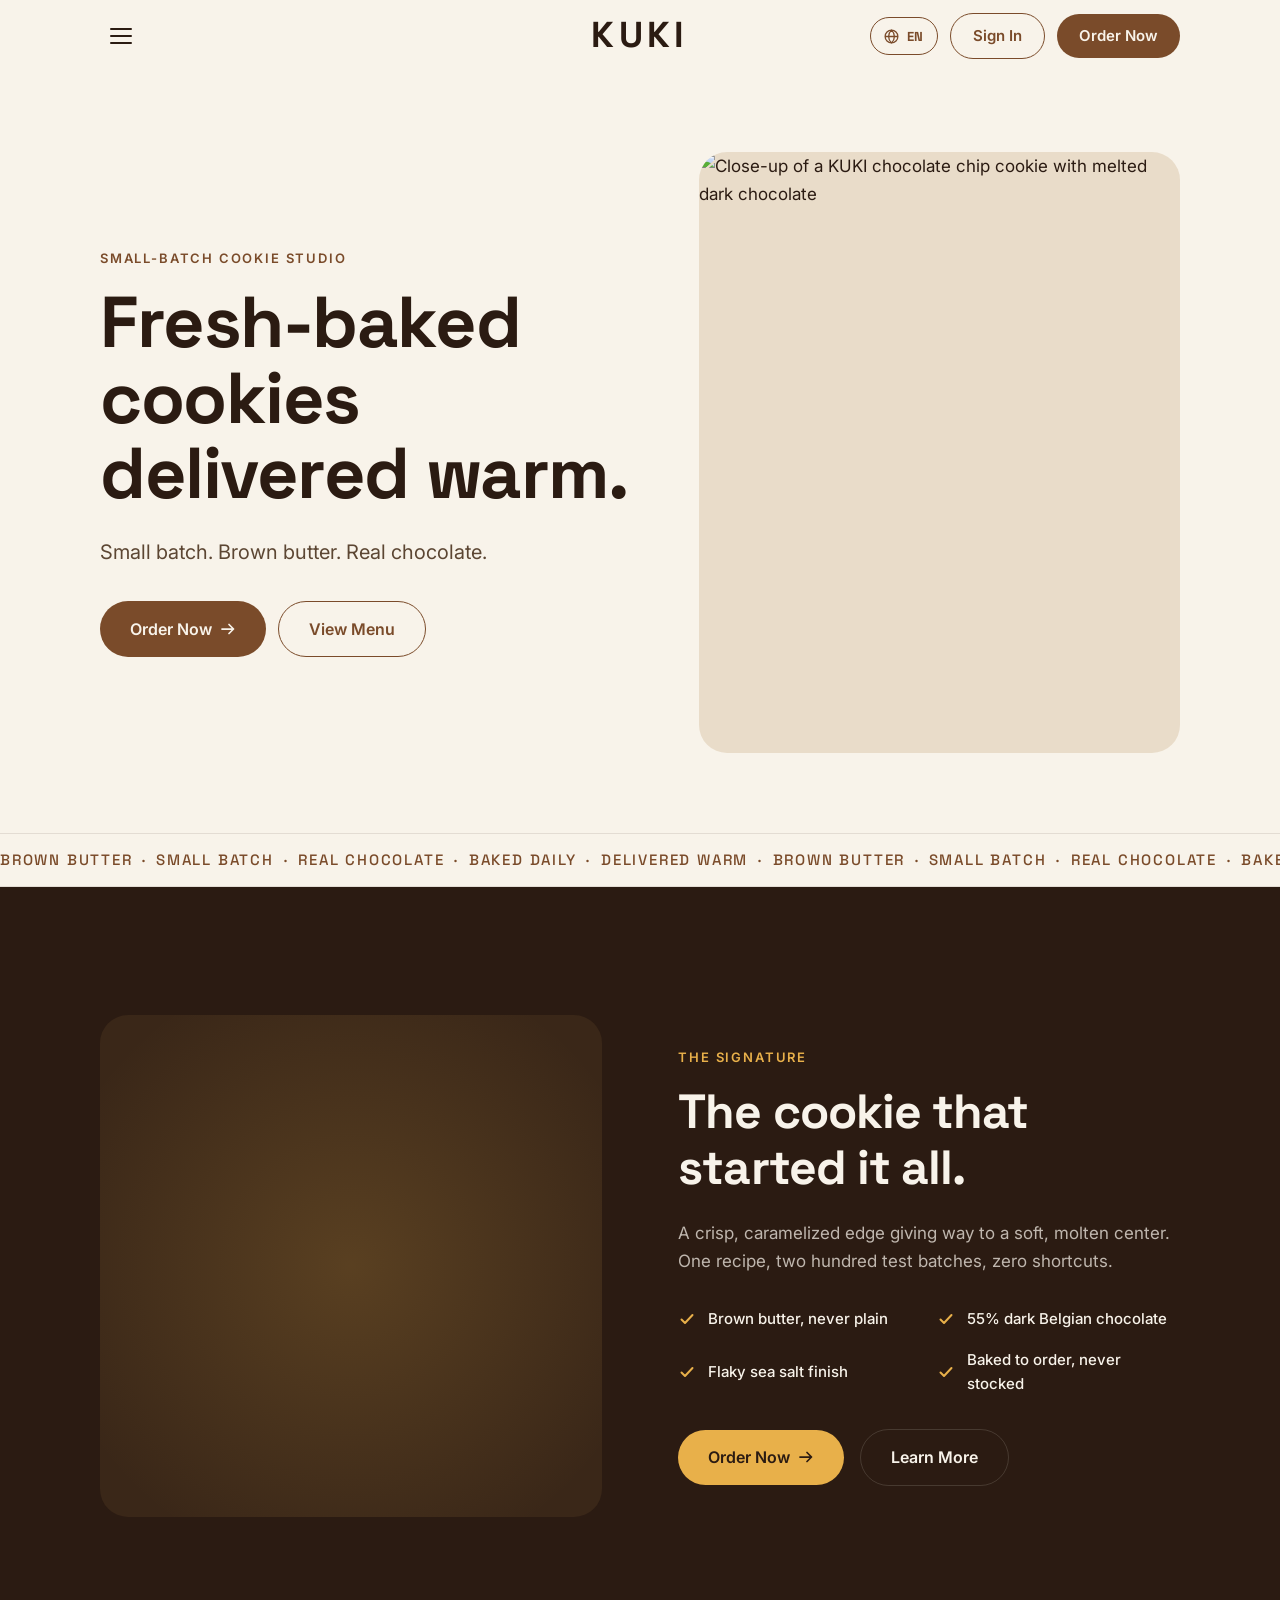
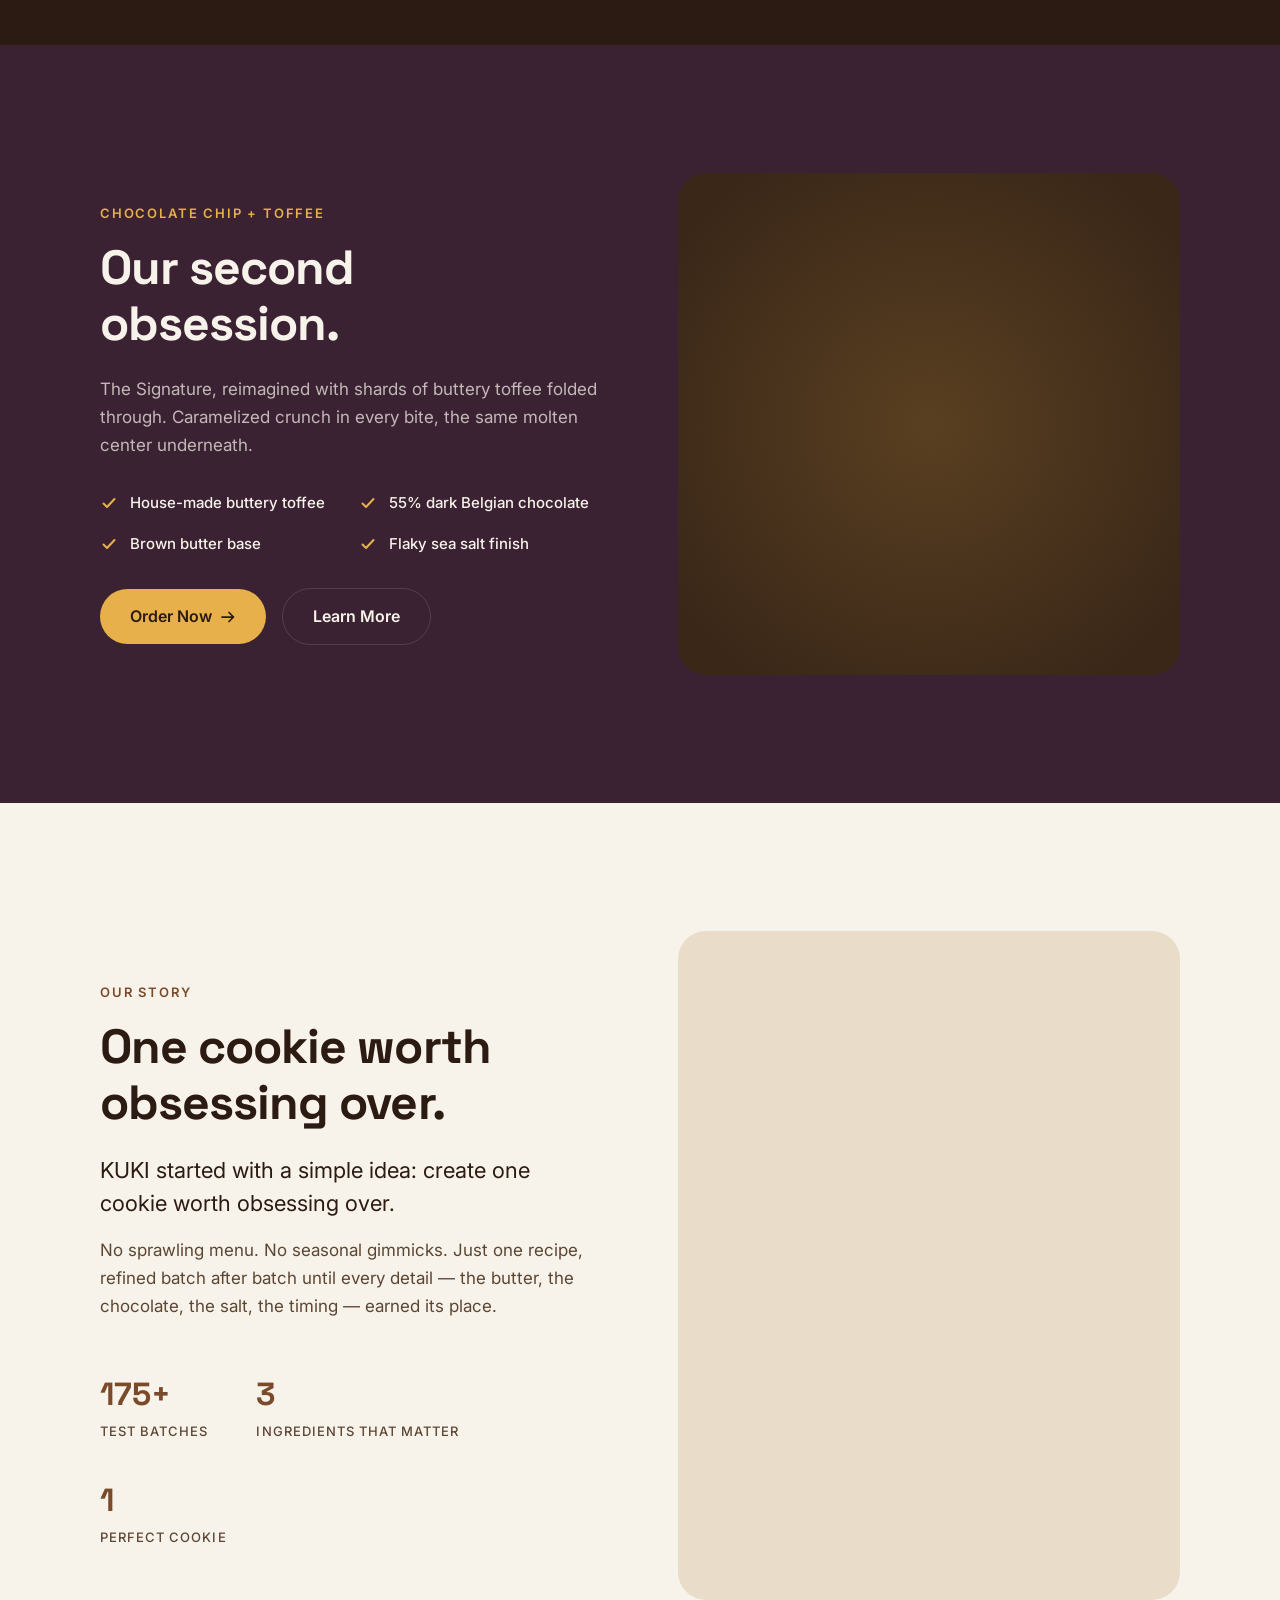
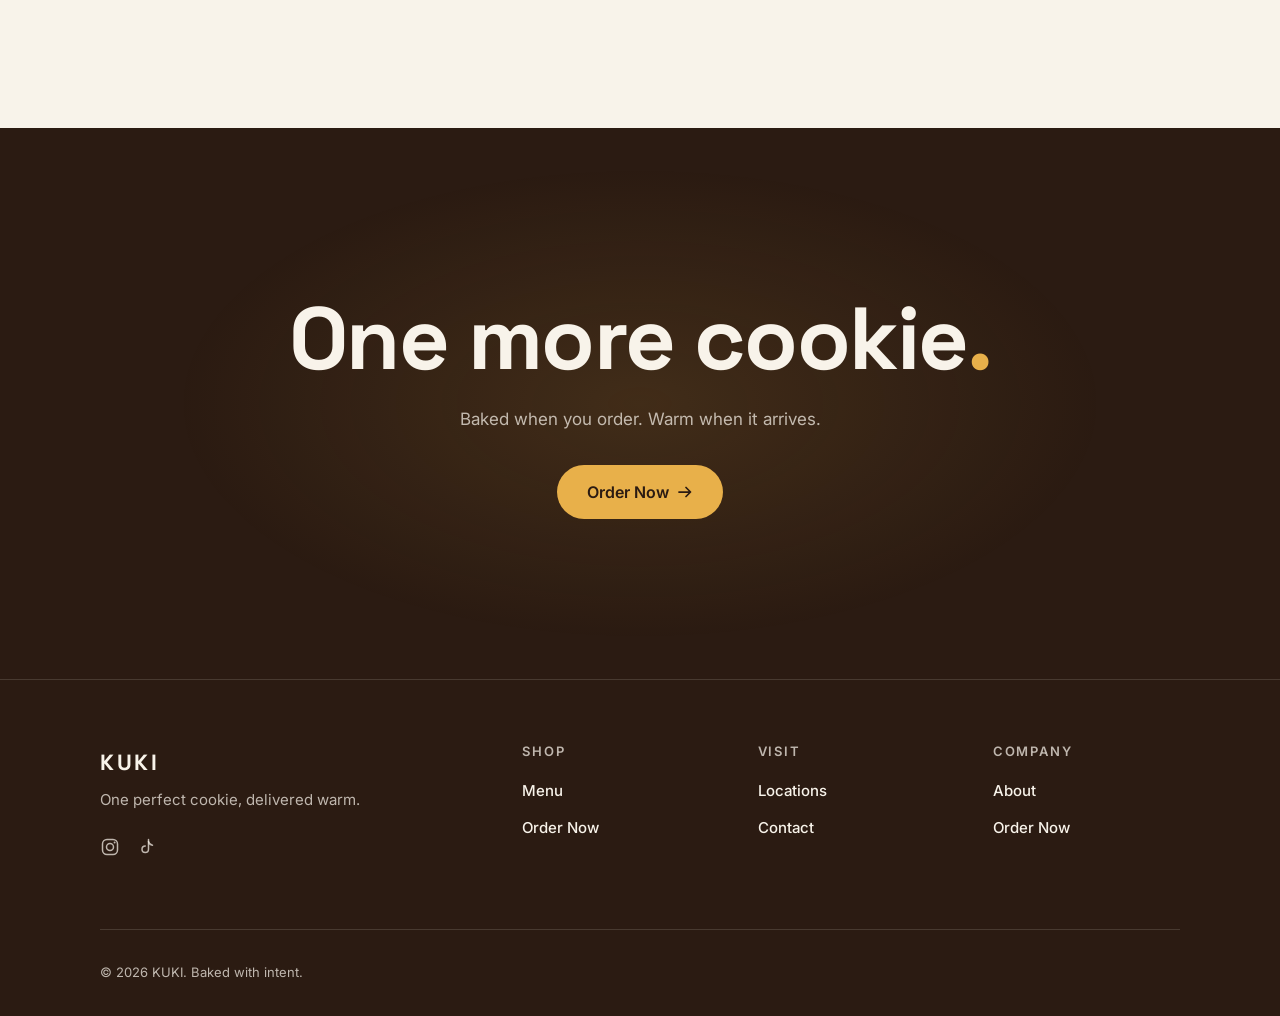
==== commit 87bfb42c: "Update Kuki site" ====
--- a/index.html
+++ b/index.html
@@ -3,7 +3,7 @@
 <head>
   <meta charset="utf-8">
   <meta name="viewport" content="width=device-width, initial-scale=1">
-  <title>KUKI — Fresh-baked cookies delivered warm</title>
+  <title data-i18n="title.index">KUKI — Fresh-baked cookies delivered warm</title>
   <meta name="description" content="KUKI bakes one perfect chocolate chip cookie. Small batch, brown butter, real chocolate — baked to order and delivered warm.">
   <meta name="theme-color" content="#F8F3EA">
 
@@ -13,38 +13,46 @@
   <link href="https://fonts.googleapis.com/css2?family=Space+Grotesk:wght@500;700&family=Inter:wght@400;500;600&display=swap" rel="stylesheet">
 
   <link rel="stylesheet" href="styles.css">
-  <script src="cart.js" defer></script>
-  <script src="cart-drawer.js" defer></script>
+  <script src="i18n.js" defer></script>
   <script src="nav-menu.js" defer></script>
   <script src="script.js" defer></script>
 </head>
 <body>
-  <a class="skip-link" href="#main">Skip to content</a>
+  <a class="skip-link" href="#main" data-i18n="a11y.skip">Skip to content</a>
 
   <header class="nav" id="nav">
     <div class="container nav__inner">
       <button type="button" class="nav__menu-toggle" id="nav-menu-toggle"
-              aria-label="Open menu" aria-haspopup="true" aria-expanded="false"
+              aria-label="Open menu" data-i18n-attr="aria-label:a11y.openMenu"
+              aria-haspopup="true" aria-expanded="false"
               aria-controls="nav-menu">
         <span class="nav__menu-icon" aria-hidden="true"></span>
       </button>
 
-      <a class="nav__brand" href="#top" aria-label="KUKI — home">KUKI</a>
+      <a class="nav__brand" href="#top" aria-label="KUKI — home" data-i18n-attr="aria-label:a11y.homeBrand">KUKI</a>
 
       <div class="nav__actions">
-        <a class="btn btn--secondary btn--compact nav__signin" href="signin.html">
+        <a class="btn btn--secondary btn--compact nav__signin" href="signin.html" data-i18n="nav.signin">
           Sign In
         </a>
-        <a class="btn btn--primary btn--compact nav__cta" href="order.html" id="nav-cta">
+        <a class="btn btn--primary btn--compact nav__cta" href="order.html" id="nav-cta" data-i18n="nav.order">
           Order Now
         </a>
       </div>
 
       <nav class="nav__menu" id="nav-menu" aria-label="Primary" hidden>
-        <a href="signin.html">Sign In</a>
+        <a href="index.html" data-i18n="nav.home">Home</a>
+        <a href="order.html" data-i18n="nav.orderItem">Order</a>
+        <span class="nav__menu-soon" aria-disabled="true">
+          <span data-i18n="nav.catering">Catering</span>
+          <span class="nav__menu-tag" data-i18n="nav.soon">Coming soon</span>
+        </span>
+        <span class="nav__menu-soon" aria-disabled="true">
+          <span data-i18n="nav.giftcards">Gift Cards</span>
+          <span class="nav__menu-tag" data-i18n="nav.soon">Coming soon</span>
+        </span>
         <hr class="nav__menu-divider">
-        <a href="#signature">The Cookie</a>
-        <a href="#story">Our Story</a>
+        <a href="signin.html" data-i18n="nav.signin">Sign In</a>
       </nav>
     </div>
   </header>
@@ -55,15 +63,15 @@
     <section class="hero" id="top" aria-labelledby="hero-heading">
       <div class="container hero__grid">
         <div class="hero__copy">
-          <p class="eyebrow hero__rise" style="--rise-delay: 0s">Small-batch cookie studio</p>
-          <h1 class="hero__heading hero__rise" id="hero-heading" style="--rise-delay: .08s">Fresh-baked cookies delivered&nbsp;warm.</h1>
-          <p class="hero__sub hero__rise" style="--rise-delay: .16s">Small batch. Brown butter. Real chocolate.</p>
+          <p class="eyebrow hero__rise" style="--rise-delay: 0s" data-i18n="hero.eyebrow">Small-batch cookie studio</p>
+          <h1 class="hero__heading hero__rise" id="hero-heading" style="--rise-delay: .08s" data-i18n-html="hero.heading">Fresh-baked cookies delivered&nbsp;warm.</h1>
+          <p class="hero__sub hero__rise" style="--rise-delay: .16s" data-i18n="hero.sub">Small batch. Brown butter. Real chocolate.</p>
           <div class="hero__actions hero__rise" style="--rise-delay: .24s">
             <a class="btn btn--primary" href="order.html">
-              Order Now
+              <span data-i18n="nav.order">Order Now</span>
               <svg class="btn__arrow" width="16" height="16" viewBox="0 0 16 16" fill="none" aria-hidden="true"><path d="M2 8h11M9 3.5 13.5 8 9 12.5" stroke="currentColor" stroke-width="1.75" stroke-linecap="round" stroke-linejoin="round"/></svg>
             </a>
-            <a class="btn btn--secondary" href="order/menu.html">View Menu</a>
+            <a class="btn btn--secondary" href="order/menu.html" data-i18n="hero.viewMenu">View Menu</a>
           </div>
         </div>
         <div class="img-frame hero__img">
@@ -75,6 +83,7 @@
             sizes="(min-width: 900px) 46vw, 92vw"
             data-fallback="https://images.unsplash.com/photo-1618923850107-d1a234d7a73a?auto=format&fit=crop&w=1200&q=80"
             alt="Close-up of a KUKI chocolate chip cookie with melted dark chocolate"
+            data-i18n-attr="alt:hero.imgAlt"
             width="1200" height="1500" fetchpriority="high" decoding="async">
         </div>
       </div>
@@ -83,7 +92,7 @@
     <!-- Marquee strip -->
     <div class="marquee" aria-hidden="true">
       <div class="marquee__track">
-        <span>Brown Butter&ensp;·&ensp;Small Batch&ensp;·&ensp;Real Chocolate&ensp;·&ensp;Baked Daily&ensp;·&ensp;Delivered Warm&ensp;·&ensp;</span><span>Brown Butter&ensp;·&ensp;Small Batch&ensp;·&ensp;Real Chocolate&ensp;·&ensp;Baked Daily&ensp;·&ensp;Delivered Warm&ensp;·&ensp;</span>
+        <span data-i18n-html="marquee.text">Brown Butter&ensp;·&ensp;Small Batch&ensp;·&ensp;Real Chocolate&ensp;·&ensp;Baked Daily&ensp;·&ensp;Delivered Warm&ensp;·&ensp;</span><span data-i18n-html="marquee.text">Brown Butter&ensp;·&ensp;Small Batch&ensp;·&ensp;Real Chocolate&ensp;·&ensp;Baked Daily&ensp;·&ensp;Delivered Warm&ensp;·&ensp;</span>
       </div>
     </div>
 
@@ -98,33 +107,33 @@
             width="1000" height="1000" loading="lazy" decoding="async">
         </div>
         <div class="signature__copy" data-reveal style="--delay: .1s">
-          <p class="eyebrow eyebrow--gold">The Signature</p>
-          <h2 id="signature-heading">The cookie that started it all.</h2>
-          <p class="signature__desc">A crisp, caramelized edge giving way to a soft, molten center. One recipe, two hundred test batches, zero shortcuts.</p>
+          <p class="eyebrow eyebrow--gold" data-i18n="sig.eyebrow">The Signature</p>
+          <h2 id="signature-heading" data-i18n="sig.heading">The cookie that started it all.</h2>
+          <p class="signature__desc" data-i18n="sig.desc">A crisp, caramelized edge giving way to a soft, molten center. One recipe, two hundred test batches, zero shortcuts.</p>
           <ul class="checklist">
             <li>
               <svg width="18" height="18" viewBox="0 0 18 18" fill="none" aria-hidden="true"><path d="M3.5 9.5 7 13l7.5-8" stroke="currentColor" stroke-width="2" stroke-linecap="round" stroke-linejoin="round"/></svg>
-              Brown butter, never plain
-            </li>
-            <li>
-              <svg width="18" height="18" viewBox="0 0 18 18" fill="none" aria-hidden="true"><path d="M3.5 9.5 7 13l7.5-8" stroke="currentColor" stroke-width="2" stroke-linecap="round" stroke-linejoin="round"/></svg>
-              55% dark Belgian chocolate
-            </li>
-            <li>
-              <svg width="18" height="18" viewBox="0 0 18 18" fill="none" aria-hidden="true"><path d="M3.5 9.5 7 13l7.5-8" stroke="currentColor" stroke-width="2" stroke-linecap="round" stroke-linejoin="round"/></svg>
-              Flaky sea salt finish
-            </li>
-            <li>
-              <svg width="18" height="18" viewBox="0 0 18 18" fill="none" aria-hidden="true"><path d="M3.5 9.5 7 13l7.5-8" stroke="currentColor" stroke-width="2" stroke-linecap="round" stroke-linejoin="round"/></svg>
-              Baked to order, never stocked
+              <span data-i18n="sig.check1">Brown butter, never plain</span>
+            </li>
+            <li>
+              <svg width="18" height="18" viewBox="0 0 18 18" fill="none" aria-hidden="true"><path d="M3.5 9.5 7 13l7.5-8" stroke="currentColor" stroke-width="2" stroke-linecap="round" stroke-linejoin="round"/></svg>
+              <span data-i18n="sig.check2">55% dark Belgian chocolate</span>
+            </li>
+            <li>
+              <svg width="18" height="18" viewBox="0 0 18 18" fill="none" aria-hidden="true"><path d="M3.5 9.5 7 13l7.5-8" stroke="currentColor" stroke-width="2" stroke-linecap="round" stroke-linejoin="round"/></svg>
+              <span data-i18n="sig.check3">Flaky sea salt finish</span>
+            </li>
+            <li>
+              <svg width="18" height="18" viewBox="0 0 18 18" fill="none" aria-hidden="true"><path d="M3.5 9.5 7 13l7.5-8" stroke="currentColor" stroke-width="2" stroke-linecap="round" stroke-linejoin="round"/></svg>
+              <span data-i18n="sig.check4">Baked to order, never stocked</span>
             </li>
           </ul>
           <div class="signature__actions">
             <a class="btn btn--gold" href="order.html">
-              Order Now
+              <span data-i18n="nav.order">Order Now</span>
               <svg class="btn__arrow" width="16" height="16" viewBox="0 0 16 16" fill="none" aria-hidden="true"><path d="M2 8h11M9 3.5 13.5 8 9 12.5" stroke="currentColor" stroke-width="1.75" stroke-linecap="round" stroke-linejoin="round"/></svg>
             </a>
-            <a class="btn btn--ghost" href="order/menu.html#signature">Learn More</a>
+            <a class="btn btn--ghost" href="cookies/signature.html" data-i18n="cta.learnMore">Learn More</a>
           </div>
         </div>
       </div>
@@ -141,33 +150,33 @@
             width="1000" height="1000" loading="lazy" decoding="async">
         </div>
         <div class="signature__copy" data-reveal style="--delay: .1s">
-          <p class="eyebrow eyebrow--gold">Chocolate Chip + Toffee</p>
-          <h2 id="toffee-heading">Our second obsession.</h2>
-          <p class="signature__desc">The Signature, reimagined with shards of buttery toffee folded through. Caramelized crunch in every bite, the same molten center underneath.</p>
+          <p class="eyebrow eyebrow--gold" data-i18n="toffee.eyebrow">Chocolate Chip + Toffee</p>
+          <h2 id="toffee-heading" data-i18n="toffee.heading">Our second obsession.</h2>
+          <p class="signature__desc" data-i18n="toffee.desc">The Signature, reimagined with shards of buttery toffee folded through. Caramelized crunch in every bite, the same molten center underneath.</p>
           <ul class="checklist">
             <li>
               <svg width="18" height="18" viewBox="0 0 18 18" fill="none" aria-hidden="true"><path d="M3.5 9.5 7 13l7.5-8" stroke="currentColor" stroke-width="2" stroke-linecap="round" stroke-linejoin="round"/></svg>
-              House-made buttery toffee
-            </li>
-            <li>
-              <svg width="18" height="18" viewBox="0 0 18 18" fill="none" aria-hidden="true"><path d="M3.5 9.5 7 13l7.5-8" stroke="currentColor" stroke-width="2" stroke-linecap="round" stroke-linejoin="round"/></svg>
-              55% dark Belgian chocolate
-            </li>
-            <li>
-              <svg width="18" height="18" viewBox="0 0 18 18" fill="none" aria-hidden="true"><path d="M3.5 9.5 7 13l7.5-8" stroke="currentColor" stroke-width="2" stroke-linecap="round" stroke-linejoin="round"/></svg>
-              Brown butter base
-            </li>
-            <li>
-              <svg width="18" height="18" viewBox="0 0 18 18" fill="none" aria-hidden="true"><path d="M3.5 9.5 7 13l7.5-8" stroke="currentColor" stroke-width="2" stroke-linecap="round" stroke-linejoin="round"/></svg>
-              Flaky sea salt finish
+              <span data-i18n="toffee.check1">House-made buttery toffee</span>
+            </li>
+            <li>
+              <svg width="18" height="18" viewBox="0 0 18 18" fill="none" aria-hidden="true"><path d="M3.5 9.5 7 13l7.5-8" stroke="currentColor" stroke-width="2" stroke-linecap="round" stroke-linejoin="round"/></svg>
+              <span data-i18n="sig.check2">55% dark Belgian chocolate</span>
+            </li>
+            <li>
+              <svg width="18" height="18" viewBox="0 0 18 18" fill="none" aria-hidden="true"><path d="M3.5 9.5 7 13l7.5-8" stroke="currentColor" stroke-width="2" stroke-linecap="round" stroke-linejoin="round"/></svg>
+              <span data-i18n="toffee.check3">Brown butter base</span>
+            </li>
+            <li>
+              <svg width="18" height="18" viewBox="0 0 18 18" fill="none" aria-hidden="true"><path d="M3.5 9.5 7 13l7.5-8" stroke="currentColor" stroke-width="2" stroke-linecap="round" stroke-linejoin="round"/></svg>
+              <span data-i18n="sig.check3">Flaky sea salt finish</span>
             </li>
           </ul>
           <div class="signature__actions">
             <a class="btn btn--gold" href="order.html">
-              Order Now
+              <span data-i18n="nav.order">Order Now</span>
               <svg class="btn__arrow" width="16" height="16" viewBox="0 0 16 16" fill="none" aria-hidden="true"><path d="M2 8h11M9 3.5 13.5 8 9 12.5" stroke="currentColor" stroke-width="1.75" stroke-linecap="round" stroke-linejoin="round"/></svg>
             </a>
-            <a class="btn btn--ghost" href="order/menu.html#toffee">Learn More</a>
+            <a class="btn btn--ghost" href="cookies/toffee.html" data-i18n="cta.learnMore">Learn More</a>
           </div>
         </div>
       </div>
@@ -177,22 +186,22 @@
     <section class="section story" id="story" aria-labelledby="story-heading">
       <div class="container story__grid">
         <div class="story__copy" data-reveal>
-          <p class="eyebrow">Our Story</p>
-          <h2 id="story-heading">One cookie worth obsessing over.</h2>
-          <p class="story__lede">KUKI started with a simple idea: create one cookie worth obsessing over.</p>
-          <p>No sprawling menu. No seasonal gimmicks. Just one recipe, refined batch after batch until every detail — the butter, the chocolate, the salt, the timing — earned its place.</p>
+          <p class="eyebrow" data-i18n="story.eyebrow">Our Story</p>
+          <h2 id="story-heading" data-i18n="story.heading">One cookie worth obsessing over.</h2>
+          <p class="story__lede" data-i18n="story.lede">KUKI started with a simple idea: create one cookie worth obsessing over.</p>
+          <p data-i18n="story.body">No sprawling menu. No seasonal gimmicks. Just one recipe, refined batch after batch until every detail — the butter, the chocolate, the salt, the timing — earned its place.</p>
           <dl class="stats">
             <div class="stat">
               <dt class="stat__num" data-count="200" data-suffix="+">200+</dt>
-              <dd>test batches</dd>
+              <dd data-i18n="story.stat1">test batches</dd>
             </div>
             <div class="stat">
               <dt class="stat__num" data-count="4">4</dt>
-              <dd>ingredients that matter</dd>
+              <dd data-i18n="story.stat2">ingredients that matter</dd>
             </div>
             <div class="stat">
               <dt class="stat__num" data-count="1">1</dt>
-              <dd>perfect cookie</dd>
+              <dd data-i18n="story.stat3">perfect cookie</dd>
             </div>
           </dl>
         </div>
@@ -209,10 +218,10 @@
     <!-- 7. Final CTA -->
     <section class="section section--dark final-cta" aria-labelledby="cta-heading">
       <div class="container final-cta__inner" data-reveal>
-        <h2 id="cta-heading">One more cookie<span class="final-cta__dot">.</span></h2>
-        <p>Baked when you order. Warm when it arrives.</p>
+        <h2 id="cta-heading" data-i18n-html="cta.heading">One more cookie<span class="final-cta__dot">.</span></h2>
+        <p data-i18n="cta.sub">Baked when you order. Warm when it arrives.</p>
         <a class="btn btn--gold" href="order.html">
-          Order Now
+          <span data-i18n="nav.order">Order Now</span>
           <svg class="btn__arrow" width="16" height="16" viewBox="0 0 16 16" fill="none" aria-hidden="true"><path d="M2 8h11M9 3.5 13.5 8 9 12.5" stroke="currentColor" stroke-width="1.75" stroke-linecap="round" stroke-linejoin="round"/></svg>
         </a>
       </div>
@@ -225,34 +234,34 @@
       <div class="footer__grid">
         <div class="footer__brand">
           <p class="footer__wordmark">KUKI</p>
-          <p class="footer__tag">One perfect cookie, delivered warm.</p>
+          <p class="footer__tag" data-i18n="footer.tag">One perfect cookie, delivered warm.</p>
           <div class="footer__social">
-            <a href="#" aria-label="KUKI on Instagram">
+            <a href="#" aria-label="KUKI on Instagram" data-i18n-attr="aria-label:a11y.instagram">
               <svg width="20" height="20" viewBox="0 0 20 20" fill="none" aria-hidden="true"><rect x="2.5" y="2.5" width="15" height="15" rx="4.5" stroke="currentColor" stroke-width="1.5"/><circle cx="10" cy="10" r="3.5" stroke="currentColor" stroke-width="1.5"/><circle cx="14.6" cy="5.4" r="1" fill="currentColor"/></svg>
             </a>
-            <a href="#" aria-label="KUKI on TikTok">
+            <a href="#" aria-label="KUKI on TikTok" data-i18n-attr="aria-label:a11y.tiktok">
               <svg width="20" height="20" viewBox="0 0 20 20" fill="none" aria-hidden="true"><path d="M12.5 2.5v9.75a3.25 3.25 0 1 1-3.25-3.25" stroke="currentColor" stroke-width="1.5" stroke-linecap="round"/><path d="M12.5 4.5c.5 2 2 3.5 4 3.75" stroke="currentColor" stroke-width="1.5" stroke-linecap="round"/></svg>
             </a>
           </div>
         </div>
         <nav class="footer__col" aria-label="Shop">
-          <h3>Shop</h3>
-          <a href="order/menu.html">Menu</a>
-          <a href="order.html">Order Now</a>
+          <h3 data-i18n="footer.shop">Shop</h3>
+          <a href="order/menu.html" data-i18n="footer.menu">Menu</a>
+          <a href="order.html" data-i18n="footer.order">Order Now</a>
         </nav>
         <nav class="footer__col" aria-label="Visit">
-          <h3>Visit</h3>
-          <a href="#">Locations</a>
-          <a href="#">Contact</a>
+          <h3 data-i18n="footer.visit">Visit</h3>
+          <a href="#" data-i18n="footer.locations">Locations</a>
+          <a href="#" data-i18n="footer.contact">Contact</a>
         </nav>
         <nav class="footer__col" aria-label="Company">
-          <h3>Company</h3>
-          <a href="#story">About</a>
-          <a href="order.html">Order Now</a>
+          <h3 data-i18n="footer.company">Company</h3>
+          <a href="#story" data-i18n="footer.about">About</a>
+          <a href="order.html" data-i18n="footer.order">Order Now</a>
         </nav>
       </div>
       <div class="footer__bottom">
-        <p>© 2026 KUKI. Baked with intent.</p>
+        <p data-i18n="footer.copyright">© 2026 KUKI. Baked with intent.</p>
       </div>
     </div>
   </footer>
--- a/styles.css
+++ b/styles.css
@@ -264,7 +264,7 @@
   justify-self: center;
   font-family: var(--font-display);
   font-weight: 700;
-  font-size: 1.375rem;
+  font-size: clamp(1.625rem, 1.1rem + 1.6vw, 2.25rem);
   letter-spacing: 0.12em;
   text-decoration: none;
   color: var(--ink);
@@ -325,6 +325,56 @@
   .nav__signin { display: inline-flex; }
 }
 
+/* ---- Language toggle (EN ⇄ VI) ----
+   Compact outlined pill that sits first in the right-hand actions cluster
+   (so it reads as top-right). On the nav-less Sign In page it floats in the
+   top-right corner instead. */
+.lang-toggle {
+  display: inline-flex;
+  align-items: center;
+  gap: .375rem;
+  height: 38px;
+  padding: 0 .75rem;
+  border: 1.5px solid var(--brown);
+  border-radius: var(--r-pill);
+  color: var(--brown);
+  background: transparent;
+  font-family: var(--font-display);
+  font-weight: 700;
+  font-size: .8125rem;
+  letter-spacing: .04em;
+  line-height: 1;
+  transition: background-color .2s ease, color .2s ease, transform .15s ease;
+}
+.lang-toggle:hover { background: rgba(122, 75, 42, 0.08); }
+.lang-toggle:active { transform: scale(0.96); }
+.lang-toggle__globe { flex: none; }
+.lang-toggle__code { display: inline-block; min-width: 1.5em; text-align: center; }
+
+.lang-toggle--floating {
+  position: fixed;
+  top: max(1rem, env(safe-area-inset-top));
+  right: max(1rem, env(safe-area-inset-right));
+  z-index: 50;
+  background: var(--cream);
+  box-shadow: var(--shadow-sm);
+}
+
+/* The nav grid is symmetric (1fr auto 1fr), so the right actions column is
+   tight below desktop — cart + Order Now nearly fill it. Drop the globe and
+   tighten the toggle there so the cluster never wraps. (Same reasoning as the
+   Sign In pill above.) */
+@media (max-width: 899px) {
+  .nav__actions .lang-toggle { padding: 0 .5rem; gap: 0; }
+  .nav__actions .lang-toggle__globe { display: none; }
+  /* Tighten the right cluster so toggle + cart + CTA stay on one line —
+     Vietnamese labels (e.g. "Đặt Hàng") run longer than English and would
+     otherwise wrap the CTA to two lines once the toggle is added. */
+  .nav__actions { gap: .5rem; }
+  .nav__actions .nav__cta { padding: .5rem .9rem; }
+}
+.nav__cta { white-space: nowrap; }
+
 /* ---- Hamburger left-side drawer ---- */
 .nav__menu-backdrop {
   position: fixed;
@@ -390,6 +440,36 @@
 .nav__menu a:hover,
 .nav__menu a:focus-visible { color: var(--brown); }
 
+/* "Coming soon" menu items — same display scale as the links, but muted
+   and non-interactive, with a small badge. */
+.nav__menu-soon {
+  display: flex;
+  align-items: center;
+  gap: var(--s-3);
+  padding: var(--s-4) 0;
+  font-family: var(--font-display);
+  font-size: clamp(1.75rem, 6vw, 2.5rem);
+  font-weight: 700;
+  line-height: 1.15;
+  letter-spacing: 0.01em;
+  color: var(--ink-soft);
+  opacity: .55;
+  cursor: default;
+}
+
+.nav__menu-tag {
+  font-family: var(--font-body);
+  font-size: .6875rem;
+  font-weight: 600;
+  letter-spacing: .08em;
+  text-transform: uppercase;
+  color: var(--brown);
+  background: rgba(122, 75, 42, 0.12);
+  padding: .25rem .55rem;
+  border-radius: var(--r-pill);
+  white-space: nowrap;
+}
+
 body.nav-menu-open { overflow: hidden; }
 
 .nav__cta { position: relative; }
@@ -662,6 +742,46 @@
 }
 .btn--add.is-added .btn__label { visibility: hidden; }
 .btn--add.is-added .btn__added { display: inline-flex; }
+
+/* ============================================================
+   Cookie detail page (cookies/*.html)
+   ============================================================ */
+/* First section sits under the fixed 72px nav — add clearance. */
+.cookie-detail { padding-top: calc(72px + clamp(2rem, 5vw, 3.5rem)); }
+
+.cookie-detail__back {
+  display: inline-flex;
+  align-items: center;
+  gap: .45rem;
+  margin-bottom: clamp(1.75rem, 4vw, 2.75rem);
+  font-family: var(--font-display);
+  font-weight: 500;
+  font-size: .9375rem;
+  letter-spacing: .02em;
+  color: var(--cream-soft);
+  text-decoration: none;
+  transition: color .2s ease;
+}
+.cookie-detail__back:hover { color: var(--gold); }
+.cookie-detail__back svg { flex: none; }
+
+.cookie-detail__name {
+  font-size: clamp(2.25rem, 5vw, 3.25rem);
+  margin-bottom: var(--s-4);
+}
+
+.cookie-detail .signature__desc { margin-bottom: var(--s-6); }
+.cookie-detail__buy { margin-top: var(--s-2); }
+.cookie-detail__more { margin-top: var(--s-6); }
+
+/* Centered button row for the cross-sell CTA */
+.final-cta__actions {
+  display: flex;
+  flex-wrap: wrap;
+  gap: var(--s-4);
+  justify-content: center;
+  margin-top: var(--s-8);
+}
 
 /* ============================================================
    4. How It Works
@@ -1882,7 +2002,9 @@
   gap: var(--s-4);
 }
 
-.addon-card {
+/* Note: distinct from checkout's .addon-card (a vertical carousel card) —
+   these use their own .menu-addon namespace to avoid that collision. */
+.menu-addon {
   display: flex;
   align-items: center;
   gap: var(--s-4);
@@ -1892,25 +2014,25 @@
   border: 1.5px solid var(--line-dark);
 }
 
-.addon-card__img {
+.menu-addon__img {
   flex-shrink: 0;
   width: 84px;
   height: 84px;
   border-radius: var(--r-sm);
 }
 
-.addon-card__info { flex: 1; min-width: 0; }
-
-.addon-card__head {
+.menu-addon__info { flex: 1; min-width: 0; }
+
+.menu-addon__head {
   display: flex;
   align-items: baseline;
   gap: .5rem;
   flex-wrap: wrap;
 }
 
-.addon-card__name { font-size: 1.0625rem; margin: 0; }
-
-.addon-card__tag {
+.menu-addon__name { font-size: 1.0625rem; margin: 0; }
+
+.menu-addon__tag {
   font-size: .6875rem;
   font-weight: 700;
   text-transform: uppercase;
@@ -1921,13 +2043,13 @@
   border-radius: var(--r-pill);
 }
 
-.addon-card__blurb {
+.menu-addon__blurb {
   font-size: .875rem;
   color: var(--ink-soft);
   margin: .25rem 0 0;
 }
 
-.addon-card__end {
+.menu-addon__end {
   display: flex;
   flex-direction: column;
   align-items: flex-end;
@@ -1935,7 +2057,7 @@
   flex-shrink: 0;
 }
 
-.addon-card__price {
+.menu-addon__price {
   font-family: var(--font-display);
   font-weight: 500;
   font-size: 1.0625rem;
@@ -1943,7 +2065,7 @@
   white-space: nowrap;
 }
 
-.addon-card__end .btn--add { min-width: 0; }
+.menu-addon__end .btn--add { min-width: 0; }
 
 @media (min-width: 760px) {
   .menu-grid { grid-template-columns: 1fr 1fr; }
